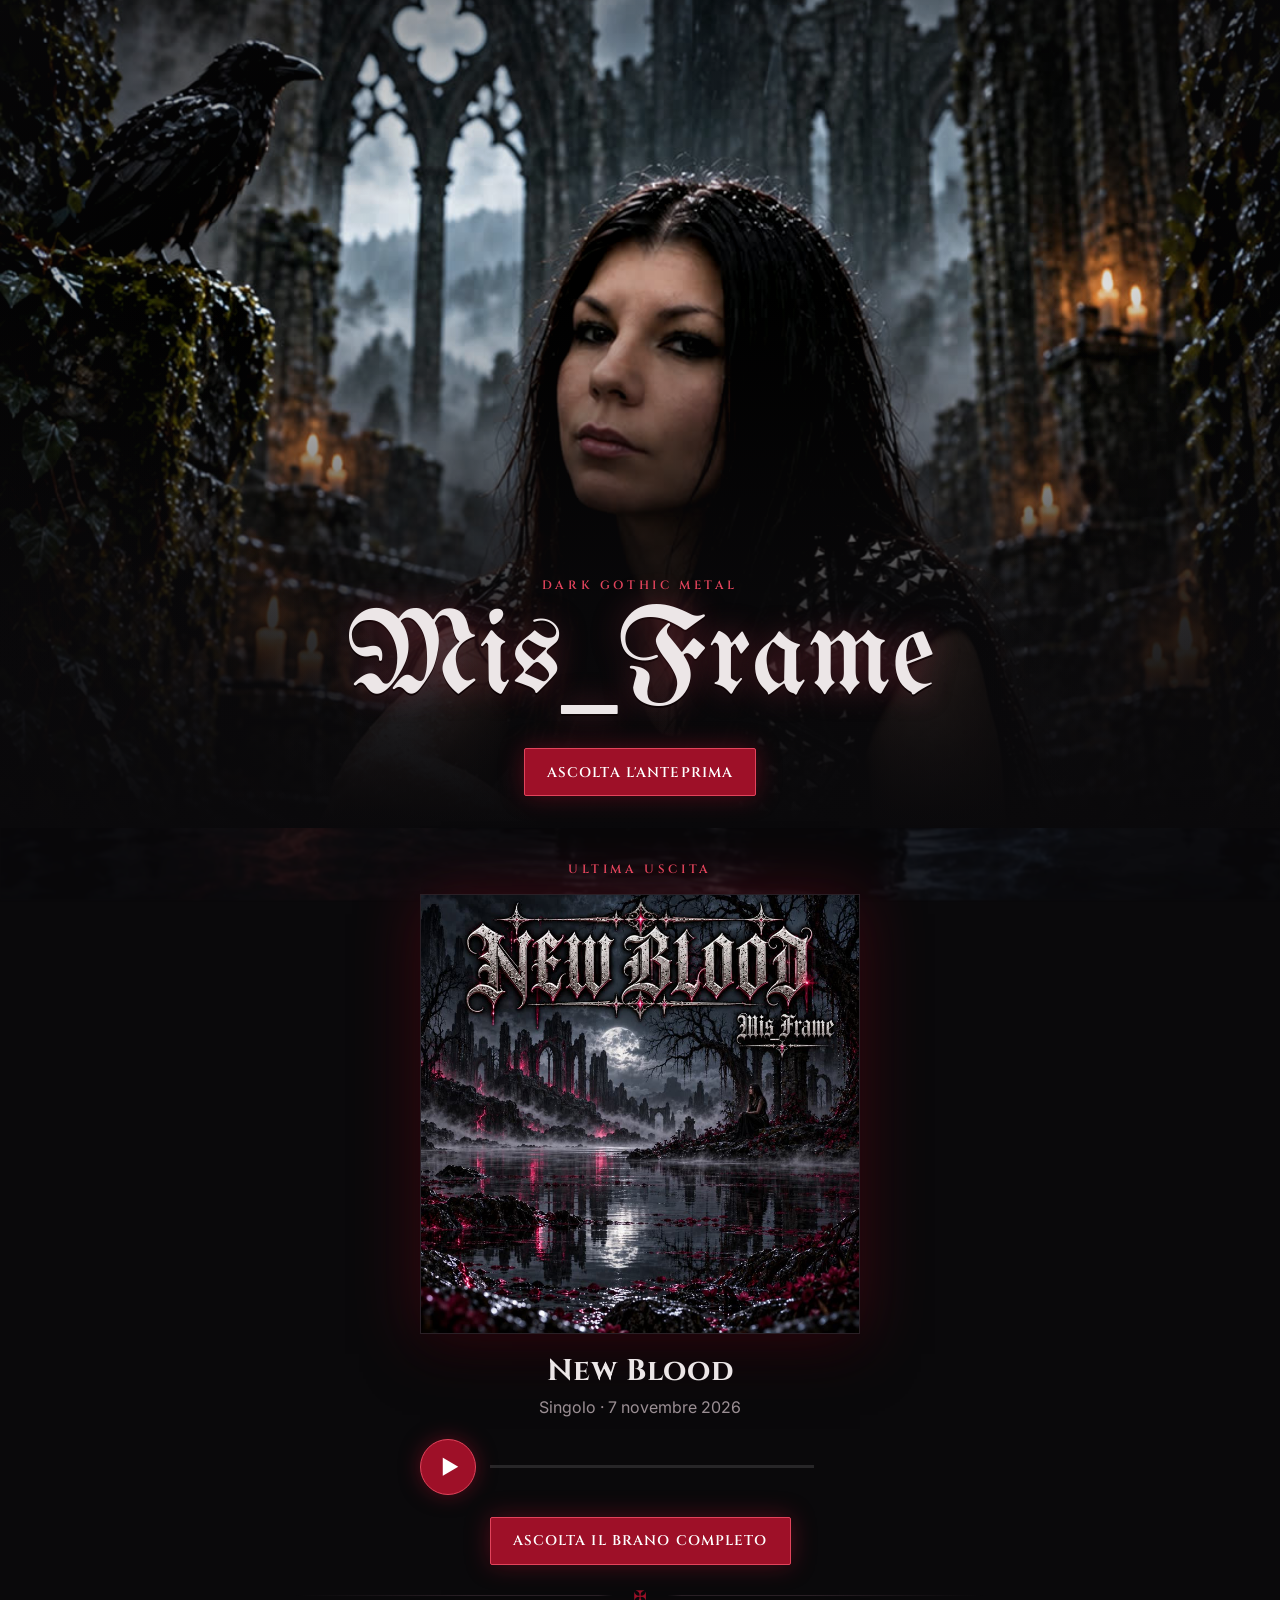
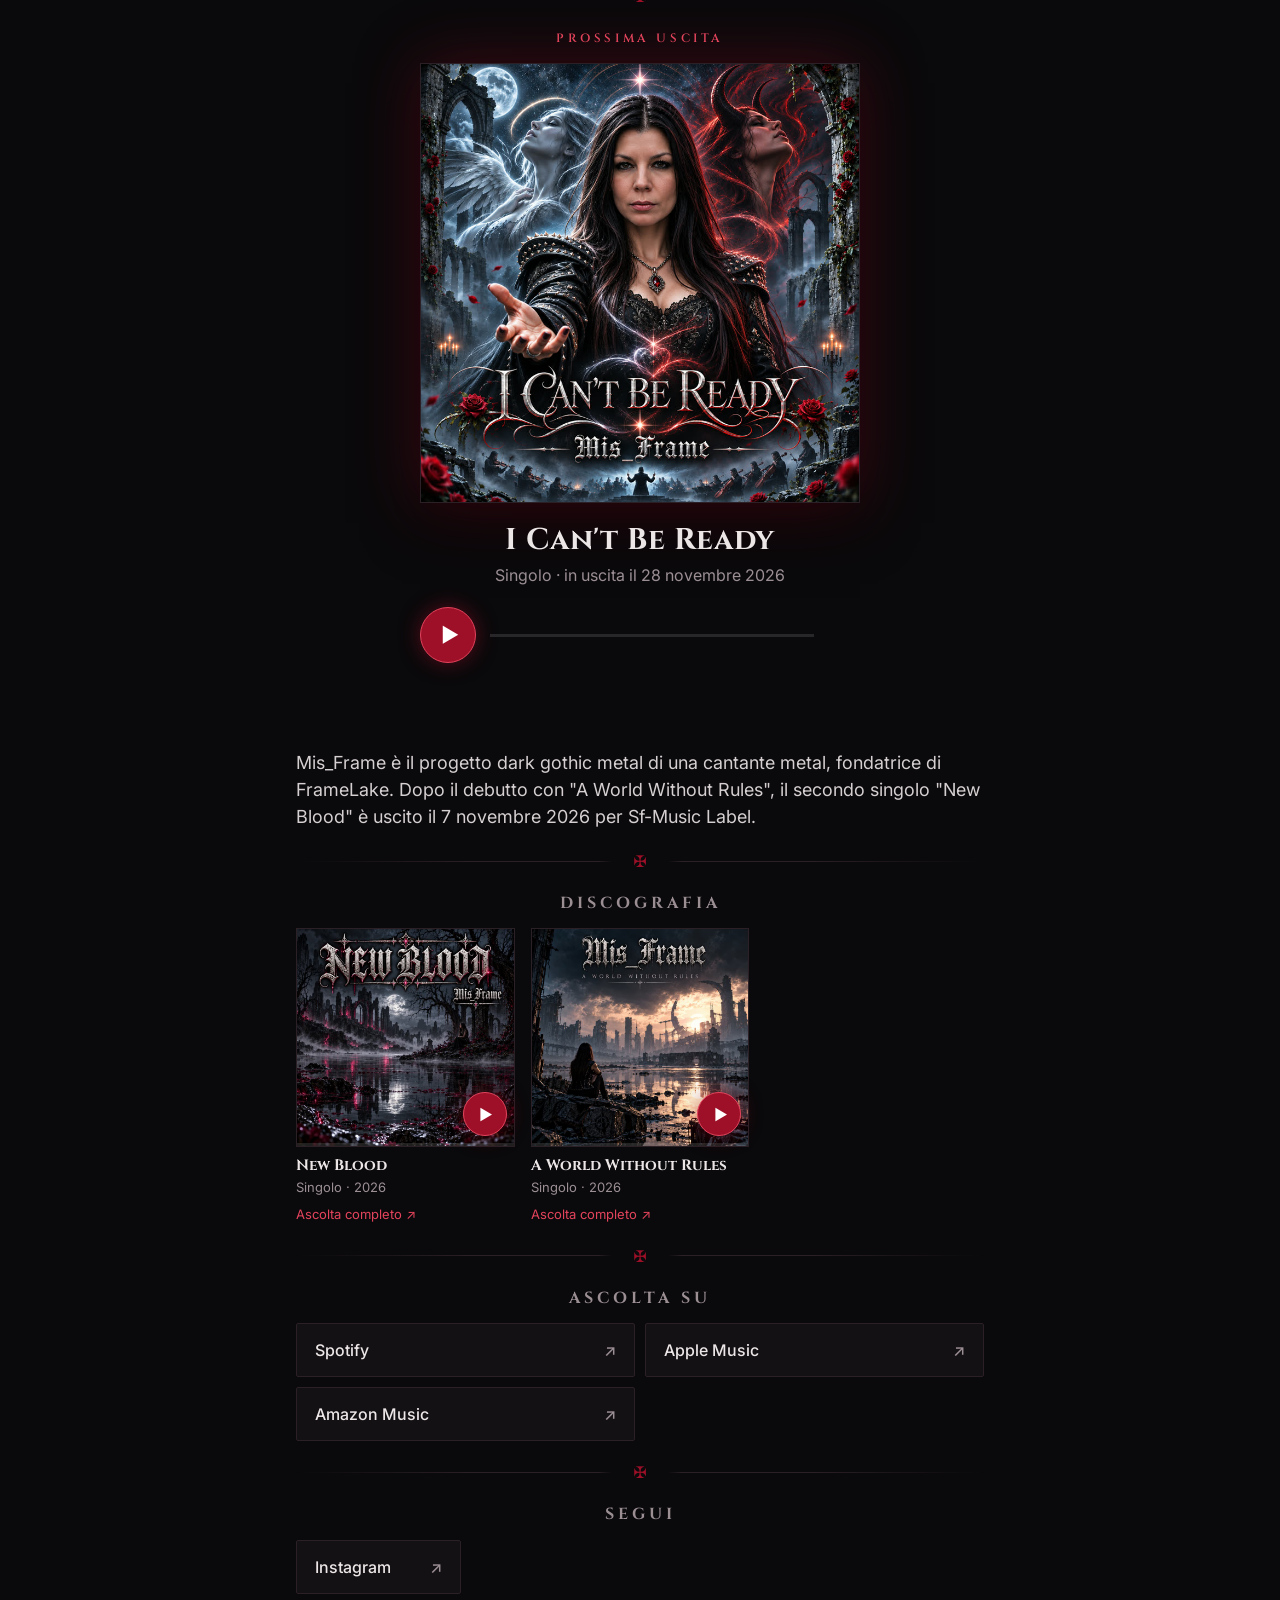
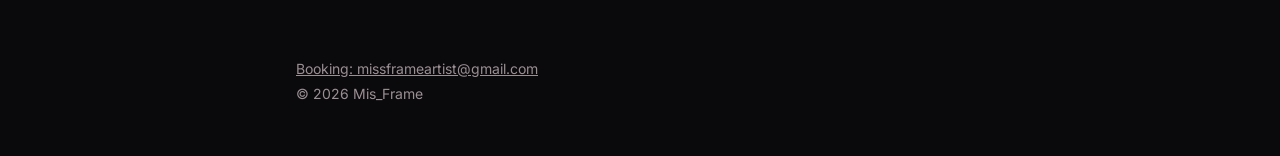
==== index.html @ 1b7f9a9c "Aggiunge il brano di studio Insane - Traccia guida e base a 192 kbps, testo - Spazio prima delle eti" ====
<!DOCTYPE html>
<html lang="it">
<head>
  <meta charset="UTF-8" />
  <meta name="viewport" content="width=device-width, initial-scale=1.0, viewport-fit=cover" />
  <meta name="theme-color" content="#0a090b" />
  <title>Artista</title>
  <link rel="preconnect" href="https://fonts.googleapis.com" />
  <link rel="preconnect" href="https://fonts.gstatic.com" crossorigin />
  <link href="https://fonts.googleapis.com/css2?family=UnifrakturMaguntia&family=Cinzel:wght@500;700&family=Inter:wght@400;500;600&display=swap" rel="stylesheet" />
  <link rel="stylesheet" href="style.css?v=7" />
</head>
<body class="home">

  <header class="hero">
    <img id="heroFoto" class="hero-foto" alt="" />
    <div class="hero-testo">
      <p id="sottotitolo" class="eyebrow"></p>
      <h1 id="nome"></h1>
      <a id="heroBtn" class="btn btn-primario" href="#evidenza">Ascolta</a>
    </div>
  </header>

  <main class="contenuto">

    <section id="ultimaBox" class="blocco in-evidenza hidden"></section>
    <section id="prossimaBox" class="blocco in-evidenza hidden"></section>

    <template id="tplEvidenza">
      <p class="eyebrow ev-etichetta"></p>
      <div class="evidenza-media"></div>
      <h2 class="ev-titolo"></h2>
      <p class="nota ev-info"></p>
      <div class="player-estratto hidden">
        <button class="play"></button>
        <div class="barra-avanz"><span></span></div>
        <span class="durata"></span>
      </div>
      <a class="btn btn-primario ev-link" target="_blank" rel="noopener"></a>
    </template>

    <section class="blocco">
      <p id="bio" class="bio"></p>
    </section>

    <section id="discoBox" class="blocco">
      <h2 class="sezione">Discografia</h2>
      <div id="discoList" class="disco"></div>
    </section>

    <section id="storeBox" class="blocco">
      <h2 class="sezione">Ascolta su</h2>
      <div id="storeList" class="link-lista"></div>
    </section>

    <section id="socialBox" class="blocco">
      <h2 class="sezione">Segui</h2>
      <div id="socialList" class="link-lista compatta"></div>
    </section>

    <footer class="piede">
      <p id="contatti"></p>
      <p id="copy"></p>
    </footer>

  </main>

  <script src="artist.js?v=8"></script>
  <script>
    const a = window.ARTISTA || {};
    const $ = (id) => document.getElementById(id);

    document.title = a.nome || "Artista";
    $("nome").textContent = a.nome || "";
    $("sottotitolo").textContent = a.sottotitolo || "";
    $("bio").textContent = a.bio || "";

    const foto = $("heroFoto");
    if (a.foto) {
      foto.src = a.foto;
      foto.alt = a.nome || "";
      foto.onerror = () => foto.remove();
    } else {
      foto.remove();
    }

    if (a.sfondoPagina) {
      document.body.style.setProperty("--sfondo-pagina", `url("${a.sfondoPagina}")`);
    }

    // ---------- Lettore estratti: un solo brano alla volta ----------
    const lettore = new Audio();
    lettore.preload = "none";
    let attivo = null; // { btn, barra, durata }

    function fmt(s) {
      if (!isFinite(s)) return "";
      s = Math.round(s);
      return Math.floor(s / 60) + ":" + String(s % 60).padStart(2, "0");
    }

    function collegaPlayer(box, src) {
      const ui = {
        box,
        btn: box.querySelector(".play"),
        barra: box.querySelector(".barra-avanz span"),
        durata: box.querySelector(".durata")
      };
      ui.btn.addEventListener("click", (e) => {
        e.preventDefault();
        e.stopPropagation();
        if (attivo === ui && !lettore.paused) { lettore.pause(); return; }
        if (attivo !== ui) {
          if (attivo) reimposta(attivo);
          attivo = ui;
          lettore.src = encodeURI(src);
        }
        lettore.play().catch(() => {});
      });
      return ui;
    }

    function reimposta(ui) {
      ui.box.classList.remove("in-play");
      ui.barra.style.width = "0";
    }

    lettore.addEventListener("play", () => attivo && attivo.box.classList.add("in-play"));
    lettore.addEventListener("pause", () => attivo && attivo.box.classList.remove("in-play"));
    lettore.addEventListener("ended", () => { if (attivo) reimposta(attivo); });
    lettore.addEventListener("timeupdate", () => {
      if (!attivo || !lettore.duration) return;
      attivo.barra.style.width = (lettore.currentTime / lettore.duration * 100) + "%";
      if (attivo.durata) attivo.durata.textContent = fmt(lettore.duration - lettore.currentTime);
    });

    // ---------- In evidenza: prossima uscita, altrimenti l'ultima ----------
    const uscite = (a.uscite || []).filter((u) => u.titolo);
    const prossima = a.prossima && a.prossima.titolo ? a.prossima : null;
    // Sotto l'header: ultima uscita (con il video), poi la prossima con l'anteprima
    if (uscite[0]) mostraEvidenza($("ultimaBox"), uscite[0], false);
    if (prossima) mostraEvidenza($("prossimaBox"), prossima, true);

    const primo = prossima && prossima.anteprima ? "prossimaBox" : (uscite[0] ? "ultimaBox" : null);
    if (primo) {
      $("heroBtn").href = "#" + primo;
      $("heroBtn").textContent = primo === "prossimaBox" ? "Ascolta l'anteprima" : "Ascolta";
    } else {
      $("heroBtn").remove();
    }

    function mostraEvidenza(box, ev, prossima) {
      box.appendChild($("tplEvidenza").content.cloneNode(true));
      const q = (s) => box.querySelector(s);
      box.classList.remove("hidden");
      q(".ev-etichetta").textContent = prossima ? "Prossima uscita" : "Ultima uscita";
      q(".ev-titolo").textContent = ev.titolo;
      q(".ev-info").textContent = prossima
        ? [ev.tipo, ev.data ? "in uscita il " + ev.data : "in arrivo"].filter(Boolean).join(" · ")
        : [ev.tipo, ev.data || ev.anno].filter(Boolean).join(" · ");

      const media = q(".evidenza-media");
      const img = document.createElement("img");
      img.src = ev.copertina || "";
      img.alt = ev.titolo;
      if (ev.video) {
        const v = document.createElement("video");
        v.src = ev.video;
        v.poster = ev.copertina || "";
        v.muted = true; v.loop = true; v.autoplay = true; v.playsInline = true;
        v.setAttribute("muted", ""); v.setAttribute("playsinline", "");
        v.setAttribute("aria-label", ev.titolo);
        v.onerror = () => v.replaceWith(img);
        media.appendChild(v);
      } else {
        media.appendChild(img);
      }

      const audioEv = prossima ? ev.anteprima : ev.estratto;
      if (audioEv) {
        const pl = q(".player-estratto");
        pl.classList.remove("hidden");
        pl.querySelector(".play").setAttribute("aria-label",
          (prossima ? "Ascolta l'anteprima di " : "Ascolta un estratto di ") + ev.titolo);
        collegaPlayer(pl, audioEv);
      }

      const link = q(".ev-link");
      if (ev.link) {
        link.href = ev.link;
        link.textContent = prossima ? (ev.linkTesto || "Pre-save") : "Ascolta il brano completo";
      } else {
        link.remove();
      }
    }

    // ---------- Discografia (con estratti) ----------
    if (!uscite.length) $("discoBox").remove();
    for (const u of uscite) {
      const el = document.createElement("div");
      el.className = "disco-voce";
      el.innerHTML = `
        <div class="disco-cover">
          <img loading="lazy" alt="" />
          <button class="play" aria-label=""></button>
          <div class="barra-avanz"><span></span></div>
        </div>
        <strong></strong><span class="nota"></span>`;
      el.querySelector("img").src = u.copertina || "";
      el.querySelector("img").alt = u.titolo;
      el.querySelector("strong").textContent = u.titolo;
      el.querySelector(".nota").textContent = [u.tipo, u.anno].filter(Boolean).join(" · ");

      if (u.estratto) {
        el.querySelector(".play").setAttribute("aria-label", "Ascolta un estratto di " + u.titolo);
        collegaPlayer(el.querySelector(".disco-cover"), u.estratto);
      } else {
        el.querySelector(".play").remove();
        el.querySelector(".barra-avanz").remove();
      }

      if (u.link) {
        const l = document.createElement("a");
        l.href = u.link; l.target = "_blank"; l.rel = "noopener";
        l.className = "disco-link";
        l.textContent = "Ascolta completo ↗";
        el.appendChild(l);
      }
      $("discoList").appendChild(el);
    }

    // ---------- Link ----------
    function riempi(listaId, boxId, voci) {
      const attive = (voci || []).filter((v) => v.url);
      if (!attive.length) { $(boxId).remove(); return; }
      for (const v of attive) {
        const el = document.createElement("a");
        el.className = "link-voce";
        el.href = v.url;
        el.target = "_blank";
        el.rel = "noopener";
        el.innerHTML = `<span></span><span aria-hidden="true">↗</span>`;
        el.firstChild.textContent = v.nome;
        $(listaId).appendChild(el);
      }
    }
    riempi("storeList", "storeBox", a.store);
    riempi("socialList", "socialBox", a.social);

    if (a.contatti) {
      const m = document.createElement("a");
      m.href = "mailto:" + a.contatti;
      m.textContent = "Booking: " + a.contatti;
      $("contatti").appendChild(m);
    }
    $("copy").textContent = `© ${new Date().getFullYear()} ${a.nome || ""}`;
  </script>
</body>
</html>
---- style.css ----
:root {
  --sfondo: #0a090b;
  --superficie: #141114;
  --bordo: #2a2026;
  --testo: #ece6e7;
  --tenue: #9b8f94;
  --accento: #e2445c;        /* cremisi chiaro: per testi ed etichette */
  --sangue: #9e1028;         /* cremisi scuro: per pulsanti e sfondi */
  --accento-testo: #ffffff;
  --gotico: "UnifrakturMaguntia", "Old English Text MT", serif;
  --inciso: Cinzel, "Trajan Pro", Georgia, serif;
  --testo-px: 20px;
  --gutter: 16px;
  color-scheme: dark;
}

* { box-sizing: border-box; }

html, body {
  margin: 0;
  background: var(--sfondo);
  color: var(--testo);
  font-family: Inter, system-ui, -apple-system, "Segoe UI", sans-serif;
  font-size: 16px;
  line-height: 1.5;
  -webkit-text-size-adjust: 100%;
}

a { color: inherit; }
img { display: block; max-width: 100%; }
h1, h2 { font-family: var(--inciso); font-weight: 700; margin: 0; line-height: 1.15; letter-spacing: .02em; }
.hidden { display: none !important; }

.eyebrow {
  margin: 0 0 4px;
  color: var(--accento);
  font-size: 12px;
  font-weight: 600;
  letter-spacing: .12em;
  text-transform: uppercase;
}

.contenuto {
  max-width: 720px;
  margin: 0 auto;
  padding: 0 var(--gutter) 48px;
}

.btn {
  display: inline-flex;
  align-items: center;
  justify-content: center;
  min-height: 48px;
  padding: 0 22px;
  border-radius: 999px;
  border: 1px solid var(--bordo);
  background: var(--superficie);
  color: var(--testo);
  font-weight: 600;
  text-decoration: none;
}
.btn {
  border-radius: 2px;
  font-family: var(--inciso);
  letter-spacing: .08em;
  text-transform: uppercase;
  font-size: 14px;
}
.btn-primario {
  background: var(--sangue);
  border-color: var(--accento);
  color: var(--accento-testo);
  box-shadow: 0 0 24px rgba(158, 16, 40, .45);
}

button {
  font: inherit;
  color: var(--testo);
  background: var(--superficie);
  border: 1px solid var(--bordo);
  border-radius: 10px;
  min-height: 44px;
  padding: 0 14px;
  cursor: pointer;
}
button:disabled { opacity: .35; cursor: default; }

/* ---------- HOME ---------- */

/* Sfondo tenue fisso (position: fixed funziona anche su iPhone) */
.home::before {
  content: "";
  position: fixed;
  inset: 0;
  z-index: -1;
  background-image: var(--sfondo-pagina, none);
  background-size: cover;
  background-position: center;
  opacity: .12;
  filter: blur(1px) saturate(.8);
  pointer-events: none;
}
.home { background: var(--sfondo); isolation: isolate; }
.home .contenuto { position: relative; }
.home .blocco { border-bottom: 0; }
.home .blocco + .blocco::before {
  left: 0;
  right: 0;
  transform: none;
  padding: 0;
  text-align: center;
  background:
    linear-gradient(to right, transparent, var(--bordo) 25%, var(--bordo) 44%, transparent 46%, transparent 54%, var(--bordo) 56%, var(--bordo) 75%, transparent)
    center / 100% 1px no-repeat;
}

.hero {
  position: relative;
  min-height: 78vh;
  min-height: 78svh;
  display: flex;
  align-items: flex-end;
  overflow: hidden;
  background:
    radial-gradient(ellipse at 50% 30%, rgba(158, 16, 40, .35) 0%, transparent 60%),
    radial-gradient(ellipse at 50% 120%, #1a0a0f 0%, var(--sfondo) 70%);
}
.hero-foto { filter: saturate(.9) contrast(1.05); object-position: center 20%; }
.hero-foto {
  position: absolute;
  inset: 0;
  width: 100%;
  height: 100%;
  object-fit: cover;
}
.hero::after {
  content: "";
  position: absolute;
  inset: 0;
  background:
    radial-gradient(ellipse at center, transparent 45%, rgba(10, 9, 11, .7) 100%),
    linear-gradient(to bottom, rgba(10,9,11,0) 35%, rgba(10,9,11,.8) 72%, var(--sfondo) 100%);
}
.hero-testo {
  position: relative;
  z-index: 1;
  width: 100%;
  max-width: 720px;
  margin: 0 auto;
  padding: 0 var(--gutter) 32px;
}
.hero-testo { text-align: center; }
.hero h1 {
  font-family: var(--gotico);
  font-weight: 400;
  letter-spacing: 0;
  font-size: clamp(58px, 18vw, 120px);
  line-height: 1;
  margin: 6px 0 28px;
  text-shadow: 0 0 30px rgba(226, 68, 92, .35), 0 2px 0 #000;
}
.home .eyebrow { font-family: var(--inciso); letter-spacing: .3em; }

.blocco { padding: 32px 0; border-bottom: 1px solid var(--bordo); position: relative; }
.blocco + .blocco::before {
  content: "✠";
  position: absolute;
  top: -11px;
  left: 50%;
  transform: translateX(-50%);
  padding: 0 12px;
  background: var(--sfondo);
  color: var(--sangue);
  font-size: 16px;
  line-height: 20px;
}
.blocco:last-of-type { border-bottom: 0; }
.sezione { font-size: 16px; letter-spacing: .25em; text-transform: uppercase; color: var(--tenue); margin-bottom: 16px; text-align: center; }
.bio { margin: 0; font-size: 18px; color: var(--testo); opacity: .9; }

/* Ultima uscita in evidenza */
.in-evidenza { text-align: center; }
.in-evidenza .eyebrow { letter-spacing: .3em; font-family: var(--inciso); margin-bottom: 16px; }
.evidenza-media {
  width: min(100%, 440px);
  aspect-ratio: 1;
  margin: 0 auto 20px;
  border: 1px solid var(--bordo);
  box-shadow: 0 0 60px rgba(158, 16, 40, .35), 0 20px 50px rgba(0,0,0,.7);
  background: var(--superficie);
}
.evidenza-media img, .evidenza-media video { width: 100%; height: 100%; object-fit: cover; display: block; }
.in-evidenza h2 { font-size: 30px; }
.in-evidenza .nota { margin: 6px 0 20px; }

/* Pulsante play estratti */
.play {
  display: grid;
  place-items: center;
  width: 56px;
  height: 56px;
  min-height: 0;
  padding: 0;
  border-radius: 50%;
  border: 1px solid var(--accento);
  background: var(--sangue);
  color: #fff;
  box-shadow: 0 0 20px rgba(158, 16, 40, .5);
  flex-shrink: 0;
}
.play::before { content: "▶"; font-size: 20px; margin-left: 3px; line-height: 1; }
.in-play .play::before { content: "❚❚"; font-size: 15px; margin-left: 0; letter-spacing: -2px; }
.barra-avanz { height: 3px; background: rgba(255,255,255,.12); overflow: hidden; }
.barra-avanz span { display: block; height: 100%; width: 0; background: var(--accento); transition: width .25s linear; }

/* Player in evidenza */
.player-estratto {
  display: flex;
  align-items: center;
  gap: 14px;
  max-width: 440px;
  margin: 0 auto 22px;
  text-align: left;
}
.player-estratto .barra-avanz { flex: 1; }
.player-estratto .durata { color: var(--tenue); font-size: 13px; font-variant-numeric: tabular-nums; min-width: 32px; }

/* Discografia */
.disco-cover { position: relative; margin-bottom: 8px; }
.disco-cover img { margin-bottom: 0 !important; }
.disco-cover .play {
  position: absolute;
  right: 8px;
  bottom: 11px;
  width: 44px;
  height: 44px;
}
.disco-cover .play::before { font-size: 15px; }
.disco-cover.in-play .play::before { font-size: 12px; }
.disco-cover .barra-avanz { position: absolute; left: 1px; right: 1px; bottom: 1px; }
.disco-link { margin-top: 6px; font-size: 13px; color: var(--accento); text-decoration: none; }
.disco { display: grid; grid-template-columns: repeat(2, 1fr); gap: 16px; }
.disco-voce { display: flex; flex-direction: column; gap: 2px; text-decoration: none; }
.disco-voce img { width: 100%; aspect-ratio: 1; object-fit: cover; border: 1px solid var(--bordo); margin-bottom: 8px; }
.disco-voce strong { font-family: var(--inciso); font-size: 15px; line-height: 1.25; }
.disco-voce .nota { font-size: 13px; }
a.disco-voce:hover img { border-color: var(--accento); }

.link-lista { display: grid; gap: 10px; }
.link-lista.compatta { grid-template-columns: repeat(2, 1fr); }
.link-voce {
  display: flex;
  justify-content: space-between;
  align-items: center;
  min-height: 54px;
  padding: 0 18px;
  border: 1px solid var(--bordo);
  border-radius: 2px;
  background: var(--superficie);
  text-decoration: none;
  font-weight: 500;
}
.link-voce:active, .link-voce:hover { border-color: var(--accento); background: #1d1418; }
.link-voce span:last-child { color: var(--tenue); }

.piede { padding-top: 28px; color: var(--tenue); font-size: 14px; }
.piede p { margin: 4px 0; }

/* ---------- BRANI ---------- */

.barra {
  position: sticky;
  top: 0;
  z-index: 5;
  display: flex;
  align-items: center;
  gap: 12px;
  padding: 12px var(--gutter);
  padding-top: max(12px, env(safe-area-inset-top));
  background: rgba(10,9,11,.93);
  backdrop-filter: blur(10px);
  -webkit-backdrop-filter: blur(10px);
  border-bottom: 1px solid var(--bordo);
}
.barra h1 { font-size: 24px; }
.barra-titolo { min-width: 0; }
.barra-titolo h1 { font-size: 21px; overflow-wrap: anywhere; }
.indietro {
  flex-shrink: 0;
  display: grid;
  place-items: center;
  width: 44px;
  height: 44px;
  border-radius: 50%;
  border: 1px solid var(--bordo);
  text-decoration: none;
  font-size: 20px;
}

.cerca {
  width: 100%;
  margin: 16px 0;
  min-height: 48px;
  padding: 0 16px;
  border-radius: 12px;
  border: 1px solid var(--bordo);
  background: var(--superficie);
  color: var(--testo);
  font: inherit;
  font-size: 16px; /* evita lo zoom automatico su iPhone */
}

.elenco { list-style: none; margin: 0; padding: 0; }
.elenco a {
  display: flex;
  align-items: center;
  gap: 14px;
  min-height: 60px;
  padding: 0 4px;
  border-bottom: 1px solid var(--bordo);
  text-decoration: none;
  font-size: 18px;
}
.elenco .n { color: var(--accento); font-variant-numeric: tabular-nums; font-weight: 600; font-size: 14px; }
.elenco .t { flex: 1; }
.elenco a span:last-child { color: var(--tenue); }
.vuoto, .nota { color: var(--tenue); }
.vuoto { text-align: center; padding: 48px 0; }

.player, .strumenti, .testo { max-width: 720px; margin: 0 auto; padding-left: var(--gutter); padding-right: var(--gutter); }

.player { padding-top: 16px; }
.scelta {
  display: grid;
  grid-template-columns: 1fr 1fr;
  gap: 4px;
  padding: 4px;
  border-radius: 14px;
  background: var(--superficie);
  border: 1px solid var(--bordo);
}
.scelta button { border: 0; background: transparent; border-radius: 10px; font-weight: 600; min-height: 46px; }
.scelta button[aria-selected="true"] { background: var(--sangue); color: var(--accento-testo); }
audio { width: 100%; margin-top: 12px; }
.player .nota { margin: 6px 0 0; font-size: 14px; min-height: 1em; }

.strumenti { display: flex; gap: 8px; padding-top: 8px; padding-bottom: 8px; }
.strumenti .spazio { flex: 1; }

.testo {
  padding-top: 12px;
  padding-bottom: calc(64px + env(safe-area-inset-bottom));
  font-size: var(--testo-px);
  line-height: 1.55;
}
.strofa { margin-bottom: 1.4em; }
.strofa p { margin: 0; }
.etichetta {
  color: var(--accento);
  font-size: .62em;
  font-weight: 600;
  letter-spacing: .1em;
  text-transform: uppercase;
  margin-bottom: .3em !important;
}
/* etichetta in mezzo a una strofa (testo senza righe vuote): stacca dalla parte prima */
.strofa .etichetta:not(:first-child) {
  margin-top: 1.4em !important;
}

@media (min-width: 720px) {
  .link-lista { grid-template-columns: repeat(2, 1fr); }
  .link-lista.compatta { grid-template-columns: repeat(4, 1fr); }
  .disco { grid-template-columns: repeat(3, 1fr); }
  .hero { min-height: 92vh; }
}
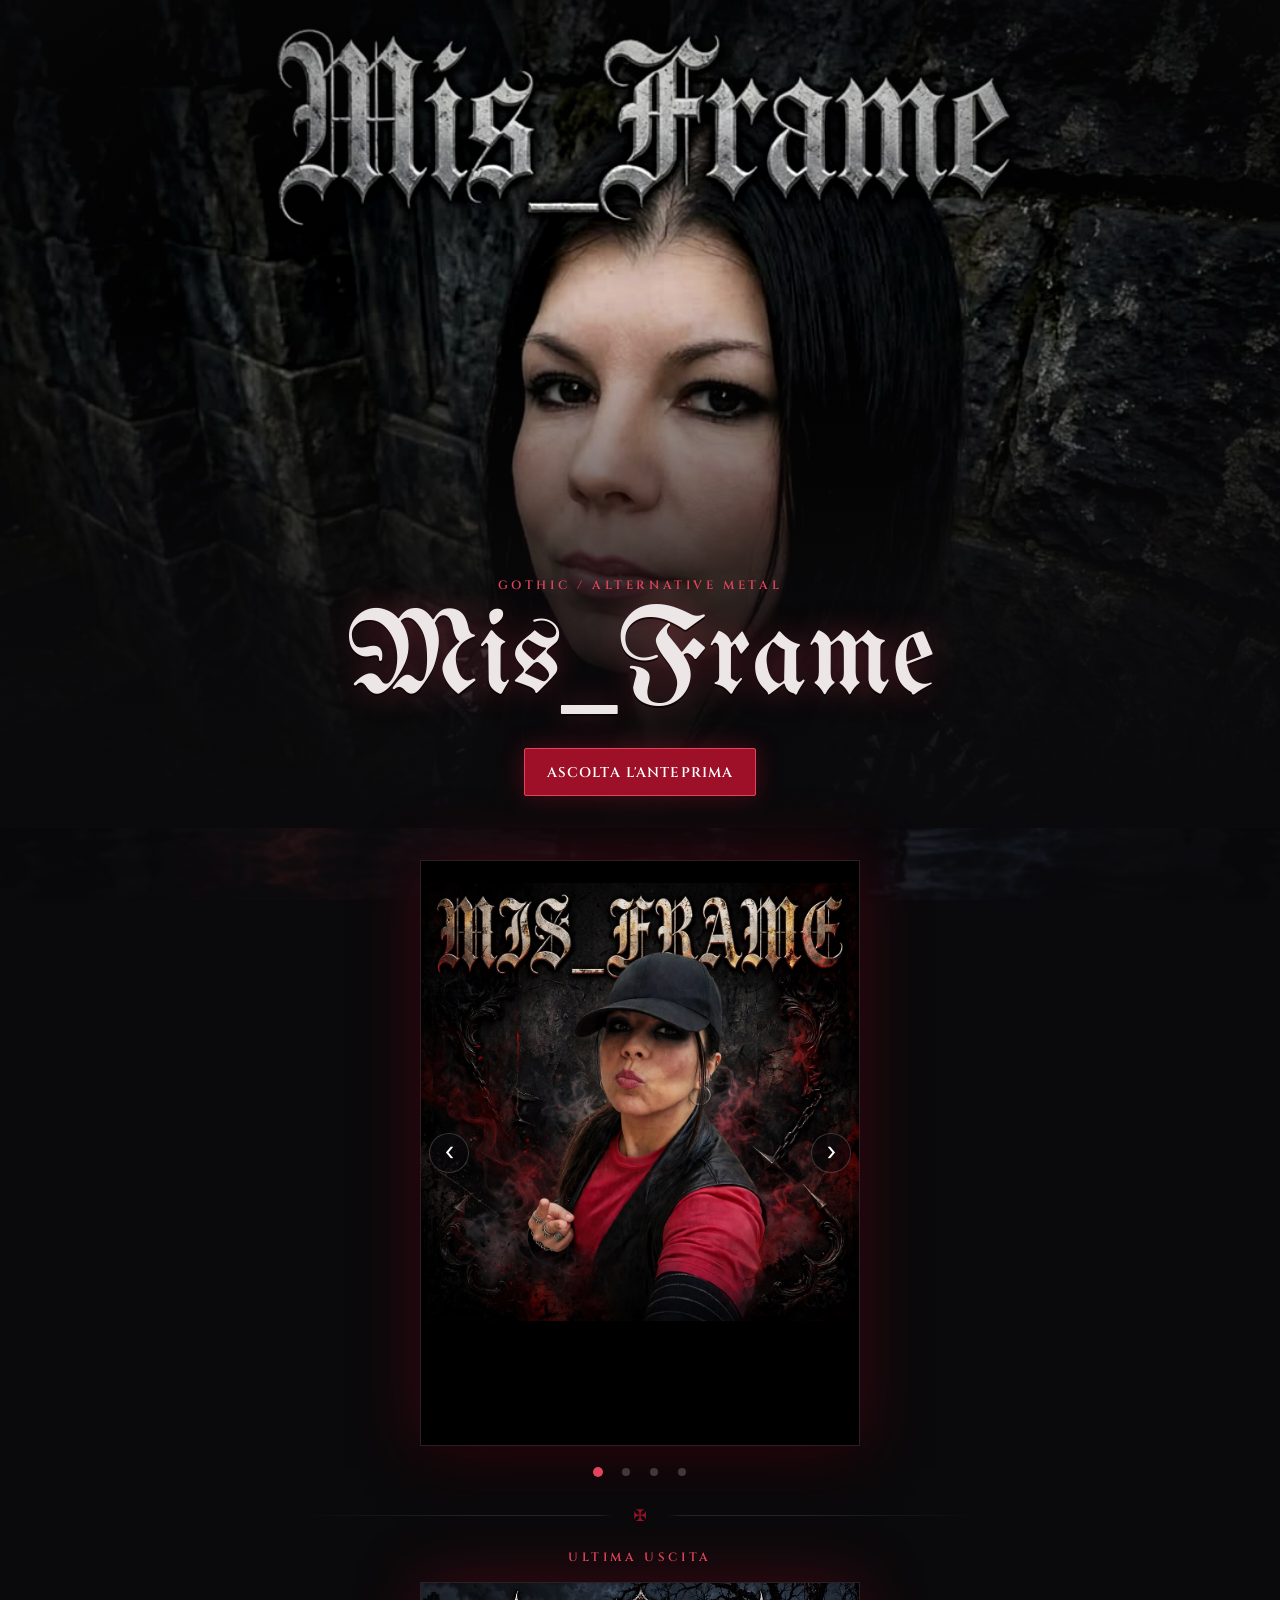
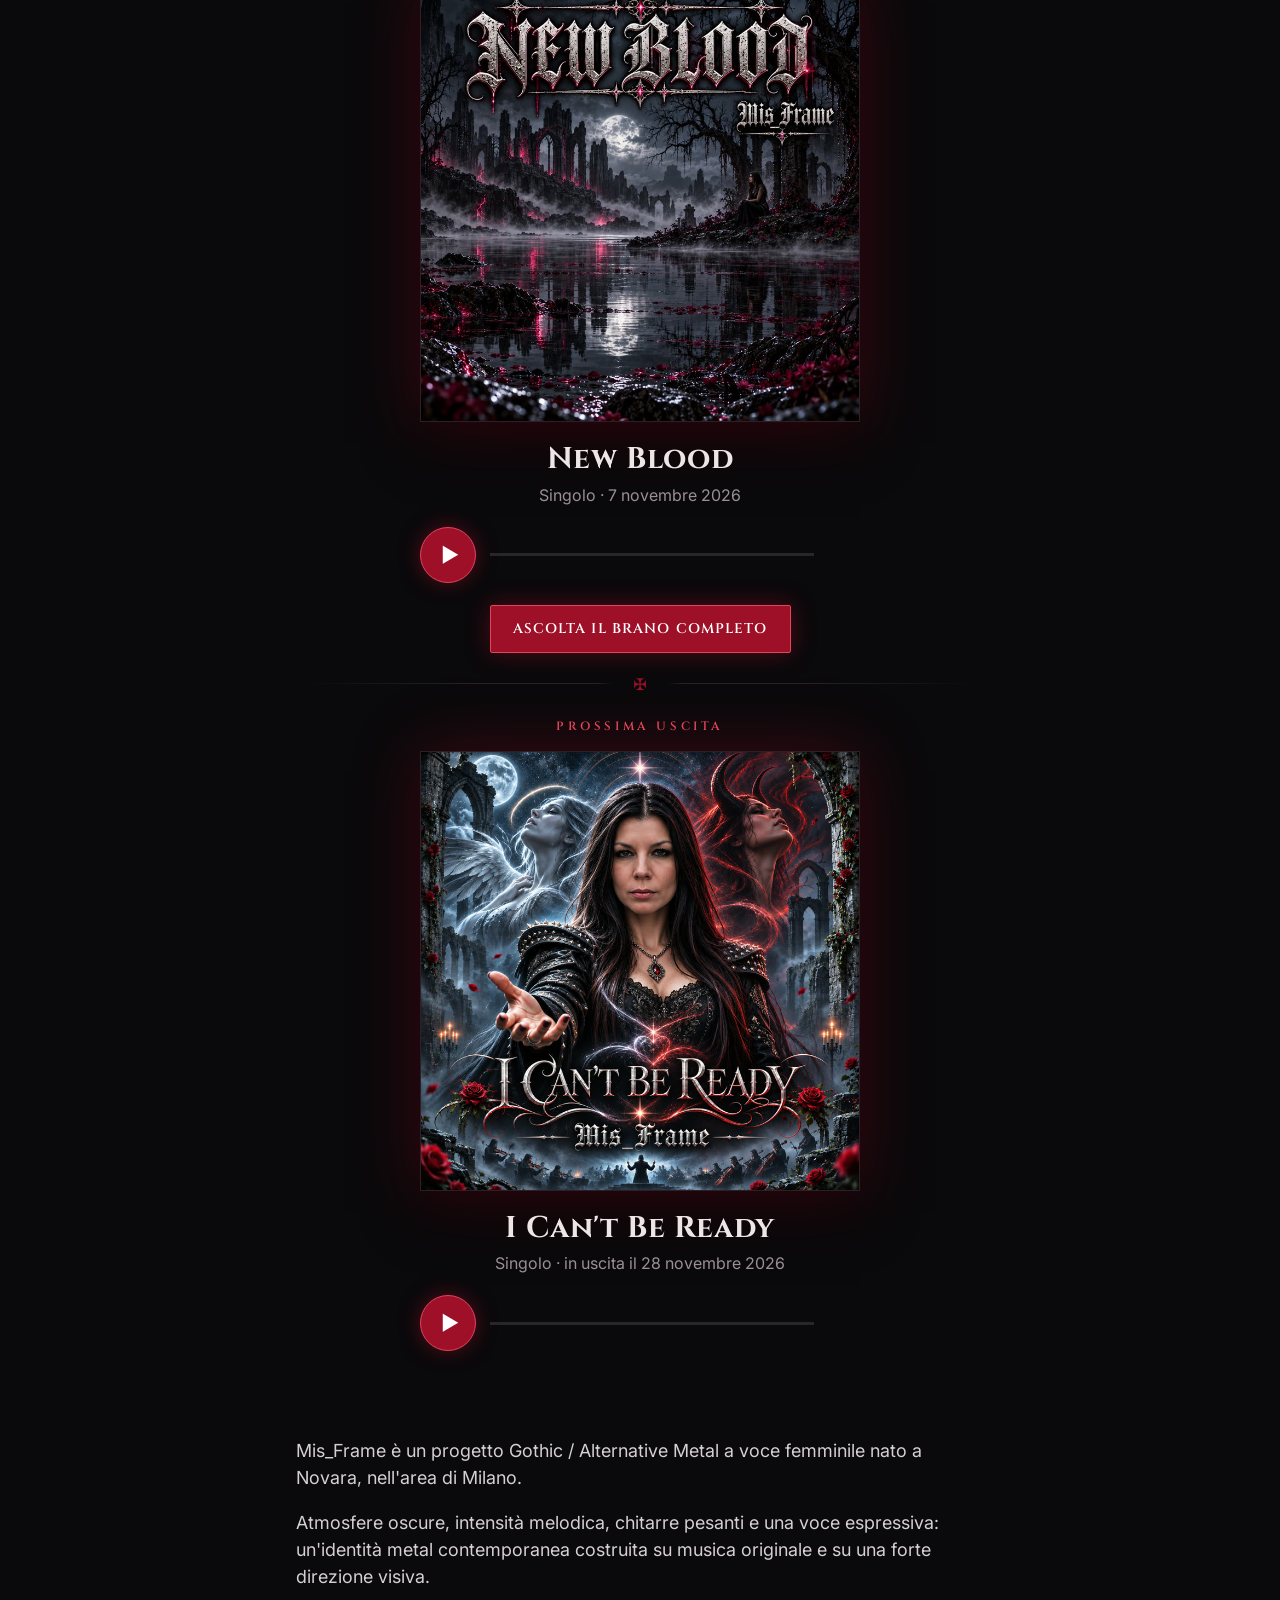
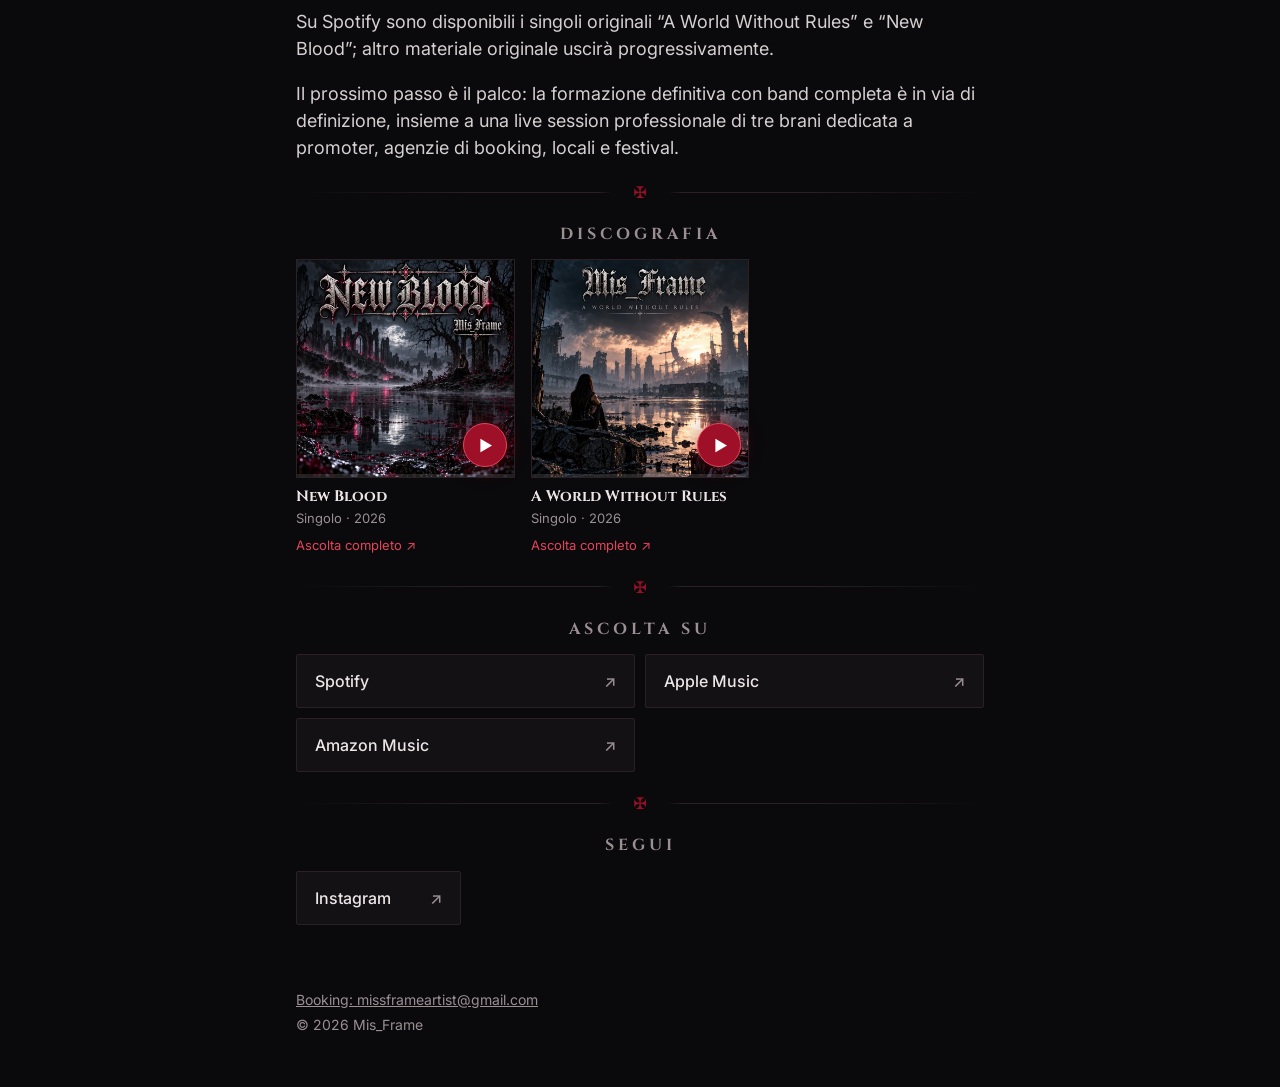
==== commit 9453c382: "Nuove foto: header vera-4, carosello al posto del video, bio dall'EPK L'EPK (PDF) resta fuori dal re" ====
--- a/index.html
+++ b/index.html
@@ -8,7 +8,7 @@
   <link rel="preconnect" href="https://fonts.googleapis.com" />
   <link rel="preconnect" href="https://fonts.gstatic.com" crossorigin />
   <link href="https://fonts.googleapis.com/css2?family=UnifrakturMaguntia&family=Cinzel:wght@500;700&family=Inter:wght@400;500;600&display=swap" rel="stylesheet" />
-  <link rel="stylesheet" href="style.css?v=7" />
+  <link rel="stylesheet" href="style.css?v=10" />
 </head>
 <body class="home">
 
@@ -22,6 +22,15 @@
   </header>
 
   <main class="contenuto">
+
+    <section id="galleriaBox" class="blocco galleria hidden" aria-label="Foto">
+      <div class="carosello-cornice">
+        <div id="carosello" class="carosello"></div>
+        <button class="freccia freccia-sx" aria-label="Foto precedente">‹</button>
+        <button class="freccia freccia-dx" aria-label="Foto successiva">›</button>
+      </div>
+      <div id="punti" class="punti"></div>
+    </section>
 
     <section id="ultimaBox" class="blocco in-evidenza hidden"></section>
     <section id="prossimaBox" class="blocco in-evidenza hidden"></section>
@@ -40,7 +49,7 @@
     </template>
 
     <section class="blocco">
-      <p id="bio" class="bio"></p>
+      <div id="bio" class="bio"></div>
     </section>
 
     <section id="discoBox" class="blocco">
@@ -65,7 +74,7 @@
 
   </main>
 
-  <script src="artist.js?v=8"></script>
+  <script src="artist.js?v=9"></script>
   <script>
     const a = window.ARTISTA || {};
     const $ = (id) => document.getElementById(id);
@@ -73,7 +82,11 @@
     document.title = a.nome || "Artista";
     $("nome").textContent = a.nome || "";
     $("sottotitolo").textContent = a.sottotitolo || "";
-    $("bio").textContent = a.bio || "";
+    for (const par of [].concat(a.bio || [])) {
+      const p = document.createElement("p");
+      p.textContent = par;
+      $("bio").appendChild(p);
+    }
 
     const foto = $("heroFoto");
     if (a.foto) {
@@ -87,6 +100,47 @@
     if (a.sfondoPagina) {
       document.body.style.setProperty("--sfondo-pagina", `url("${a.sfondoPagina}")`);
     }
+
+    // ---------- Carosello foto ----------
+    (function () {
+      const foto = (a.galleria || []).filter(Boolean);
+      if (!foto.length) { $("galleriaBox").remove(); return; }
+      $("galleriaBox").classList.remove("hidden");
+      const car = $("carosello"), punti = $("punti");
+      foto.forEach((src, i) => {
+        const img = document.createElement("img");
+        img.src = src;
+        img.alt = (a.nome || "") + " – foto " + (i + 1);
+        if (i > 0) img.loading = "lazy";
+        // Le foto quadrate/orizzontali si vedono intere, le verticali riempiono la cornice
+        img.onload = () => img.classList.toggle("intera", img.naturalWidth / img.naturalHeight > 0.85);
+        car.appendChild(img);
+        const p = document.createElement("button");
+        p.setAttribute("aria-label", "Foto " + (i + 1));
+        p.addEventListener("click", () => { vai(i); ferma(); });
+        punti.appendChild(p);
+      });
+      const n = foto.length;
+      let corrente = 0;
+      const vai = (i) => car.scrollTo({ left: ((i + n) % n) * car.clientWidth, behavior: "smooth" });
+      const aggiorna = () => {
+        corrente = Math.round(car.scrollLeft / car.clientWidth);
+        [...punti.children].forEach((p, i) => p.classList.toggle("attivo", i === corrente));
+      };
+      car.addEventListener("scroll", aggiorna, { passive: true });
+      aggiorna();
+      $("galleriaBox").querySelector(".freccia-sx").onclick = () => { vai(corrente - 1); ferma(); };
+      $("galleriaBox").querySelector(".freccia-dx").onclick = () => { vai(corrente + 1); ferma(); };
+
+      // Scorre da solo finché non lo tocchi
+      let timer = null;
+      const ferma = () => { clearInterval(timer); timer = null; };
+      car.addEventListener("pointerdown", ferma);
+      car.addEventListener("touchstart", ferma, { passive: true });
+      if (n > 1 && !matchMedia("(prefers-reduced-motion: reduce)").matches) {
+        timer = setInterval(() => { if (!document.hidden) vai(corrente + 1); }, 4500);
+      }
+    })();
 
     // ---------- Lettore estratti: un solo brano alla volta ----------
     const lettore = new Audio();
--- a/style.css
+++ b/style.css
@@ -125,7 +125,7 @@
     radial-gradient(ellipse at 50% 30%, rgba(158, 16, 40, .35) 0%, transparent 60%),
     radial-gradient(ellipse at 50% 120%, #1a0a0f 0%, var(--sfondo) 70%);
 }
-.hero-foto { filter: saturate(.9) contrast(1.05); object-position: center 20%; }
+.hero-foto { filter: saturate(.9) contrast(1.05); object-position: center top; }
 .hero-foto {
   position: absolute;
   inset: 0;
@@ -176,7 +176,74 @@
 }
 .blocco:last-of-type { border-bottom: 0; }
 .sezione { font-size: 16px; letter-spacing: .25em; text-transform: uppercase; color: var(--tenue); margin-bottom: 16px; text-align: center; }
-.bio { margin: 0; font-size: 18px; color: var(--testo); opacity: .9; }
+.bio { font-size: 18px; color: var(--testo); opacity: .9; }
+.bio p { margin: 0 0 1em; }
+.bio p:last-child { margin-bottom: 0; }
+
+/* Carosello foto */
+.carosello-cornice {
+  position: relative;
+  width: min(100%, 440px);
+  margin: 0 auto;
+  border: 1px solid var(--bordo);
+  box-shadow: 0 0 60px rgba(158, 16, 40, .35), 0 20px 50px rgba(0,0,0,.7);
+  background: var(--superficie);
+}
+.carosello {
+  display: flex;
+  overflow-x: auto;
+  scroll-snap-type: x mandatory;
+  scrollbar-width: none;
+  overscroll-behavior-x: contain;
+}
+.carosello::-webkit-scrollbar { display: none; }
+.carosello img {
+  flex: 0 0 100%;
+  width: 100%;
+  aspect-ratio: 3 / 4;
+  object-fit: cover;
+  object-position: center 15%;
+  scroll-snap-align: center;
+  display: block;
+}
+.carosello img.intera { object-fit: contain; background: #000; }
+.freccia {
+  position: absolute;
+  top: 50%;
+  transform: translateY(-50%);
+  width: 40px;
+  height: 40px;
+  min-height: 0;
+  padding: 0 0 4px;
+  border-radius: 50%;
+  border: 1px solid rgba(255,255,255,.18);
+  background: rgba(10, 9, 11, .55);
+  color: #fff;
+  font-size: 26px;
+  line-height: 1;
+}
+.freccia-sx { left: 8px; }
+.freccia-dx { right: 8px; }
+.punti { display: flex; justify-content: center; gap: 4px; margin-top: 14px; }
+.punti button {
+  width: 24px;
+  height: 24px;
+  min-height: 0;
+  padding: 0;
+  border: 0;
+  background: none;
+  display: grid;
+  place-items: center;
+}
+.punti button::before {
+  content: "";
+  width: 8px;
+  height: 8px;
+  border-radius: 50%;
+  background: rgba(255, 255, 255, .3);
+  transition: background .2s, transform .2s;
+}
+.punti button.attivo::before { background: var(--accento); transform: scale(1.25); }
 
 /* Ultima uscita in evidenza */
 .in-evidenza { text-align: center; }
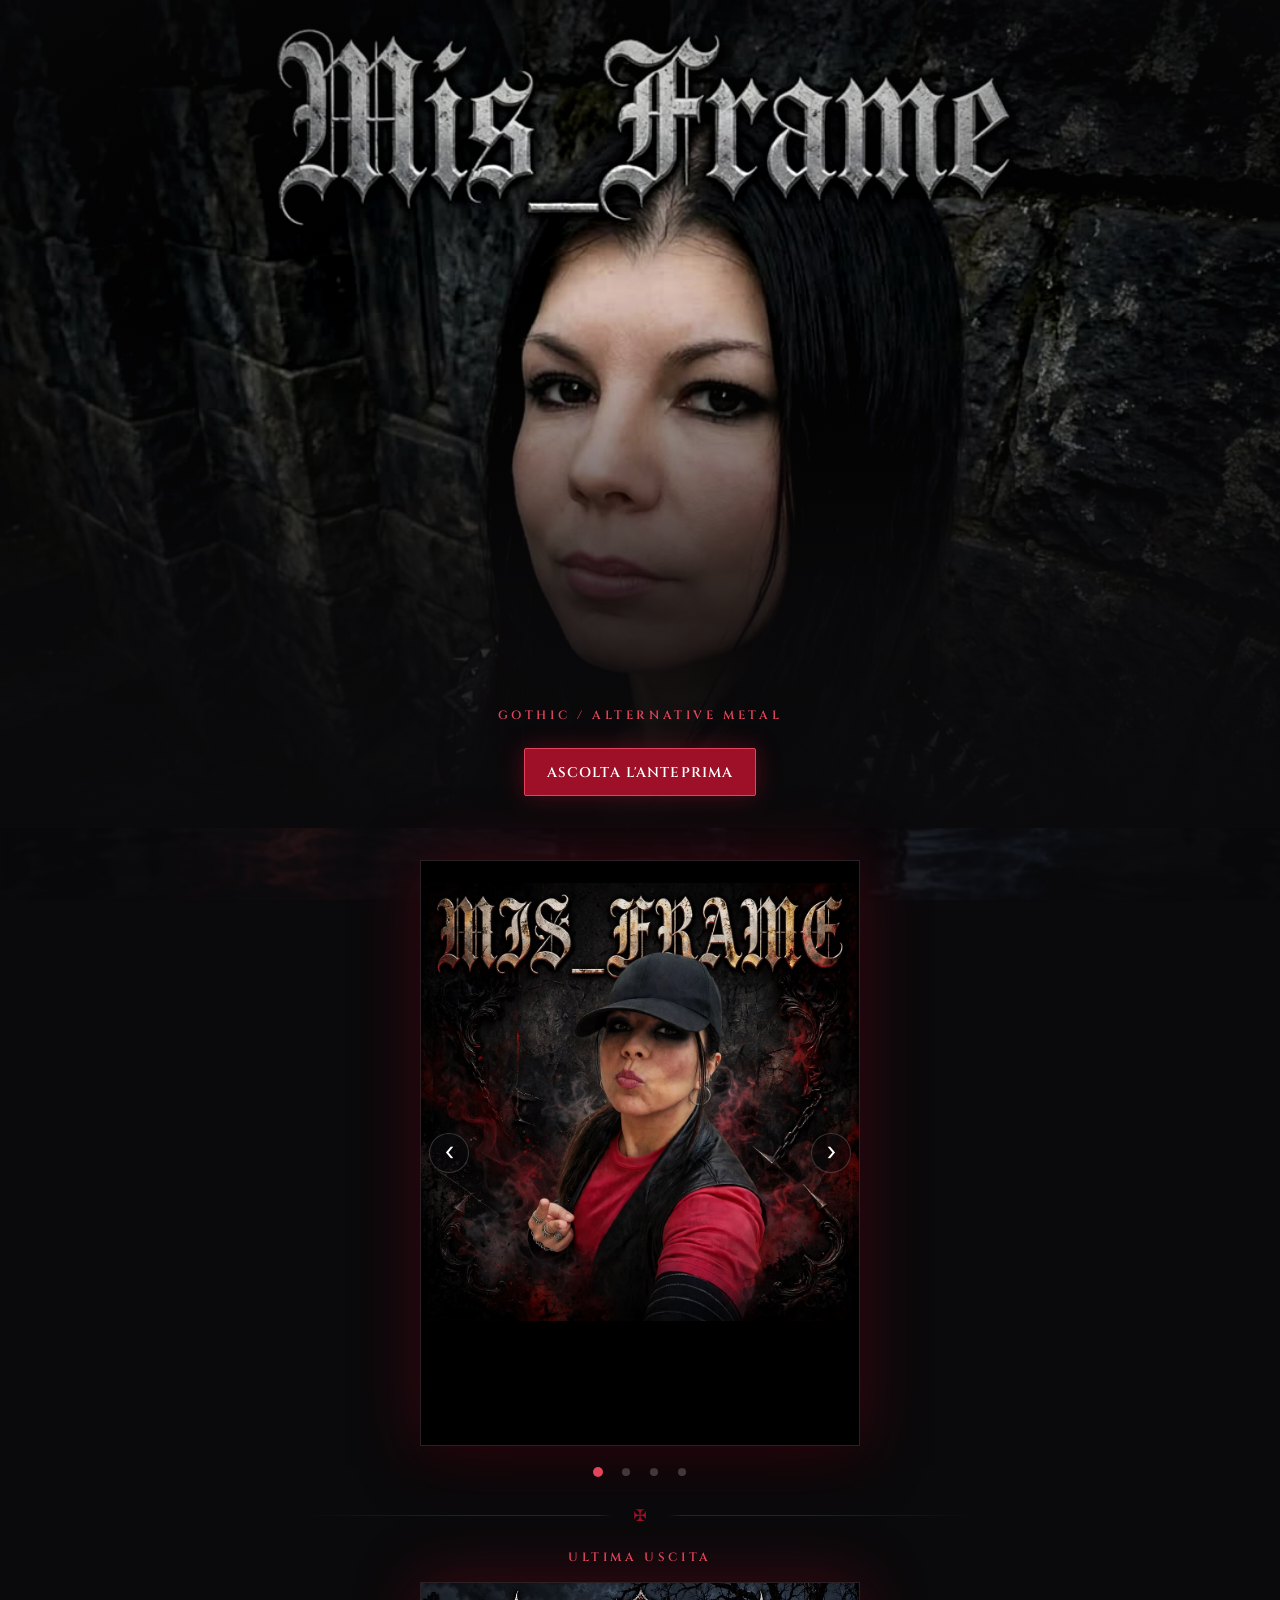
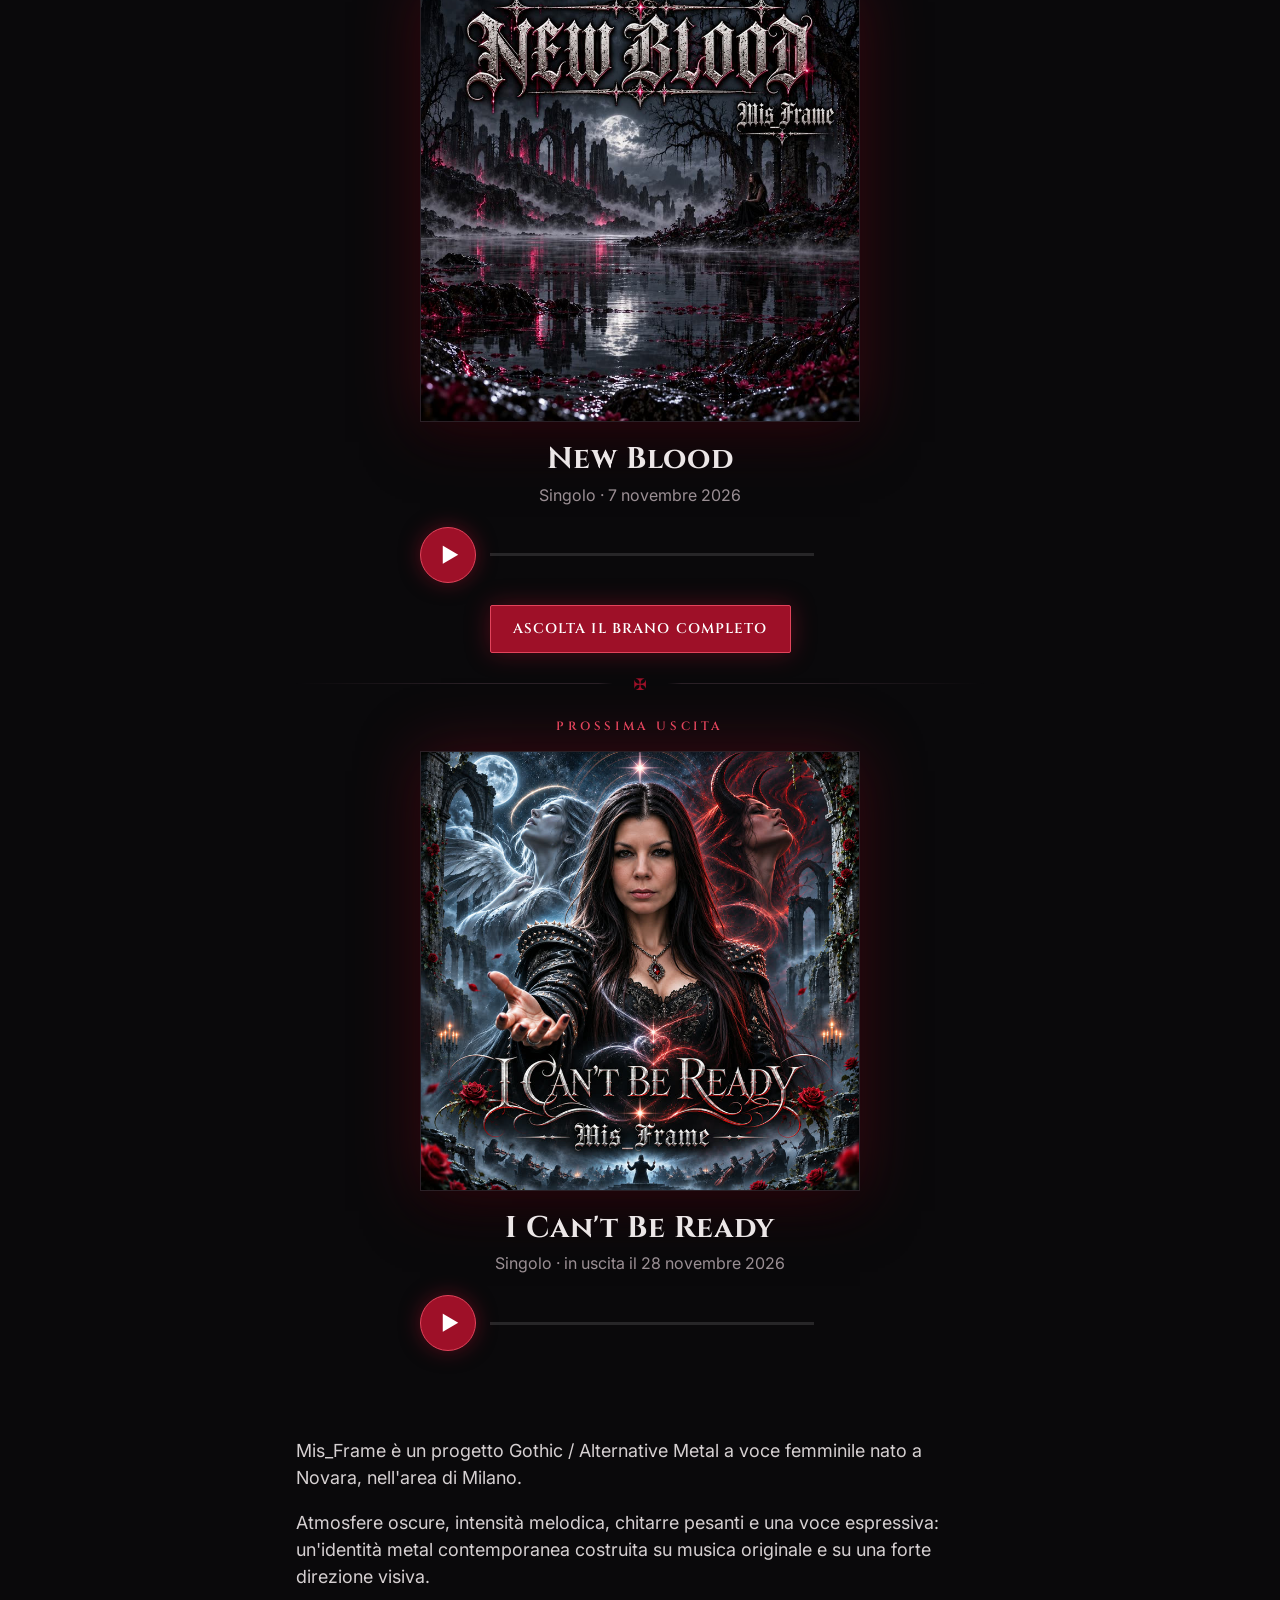
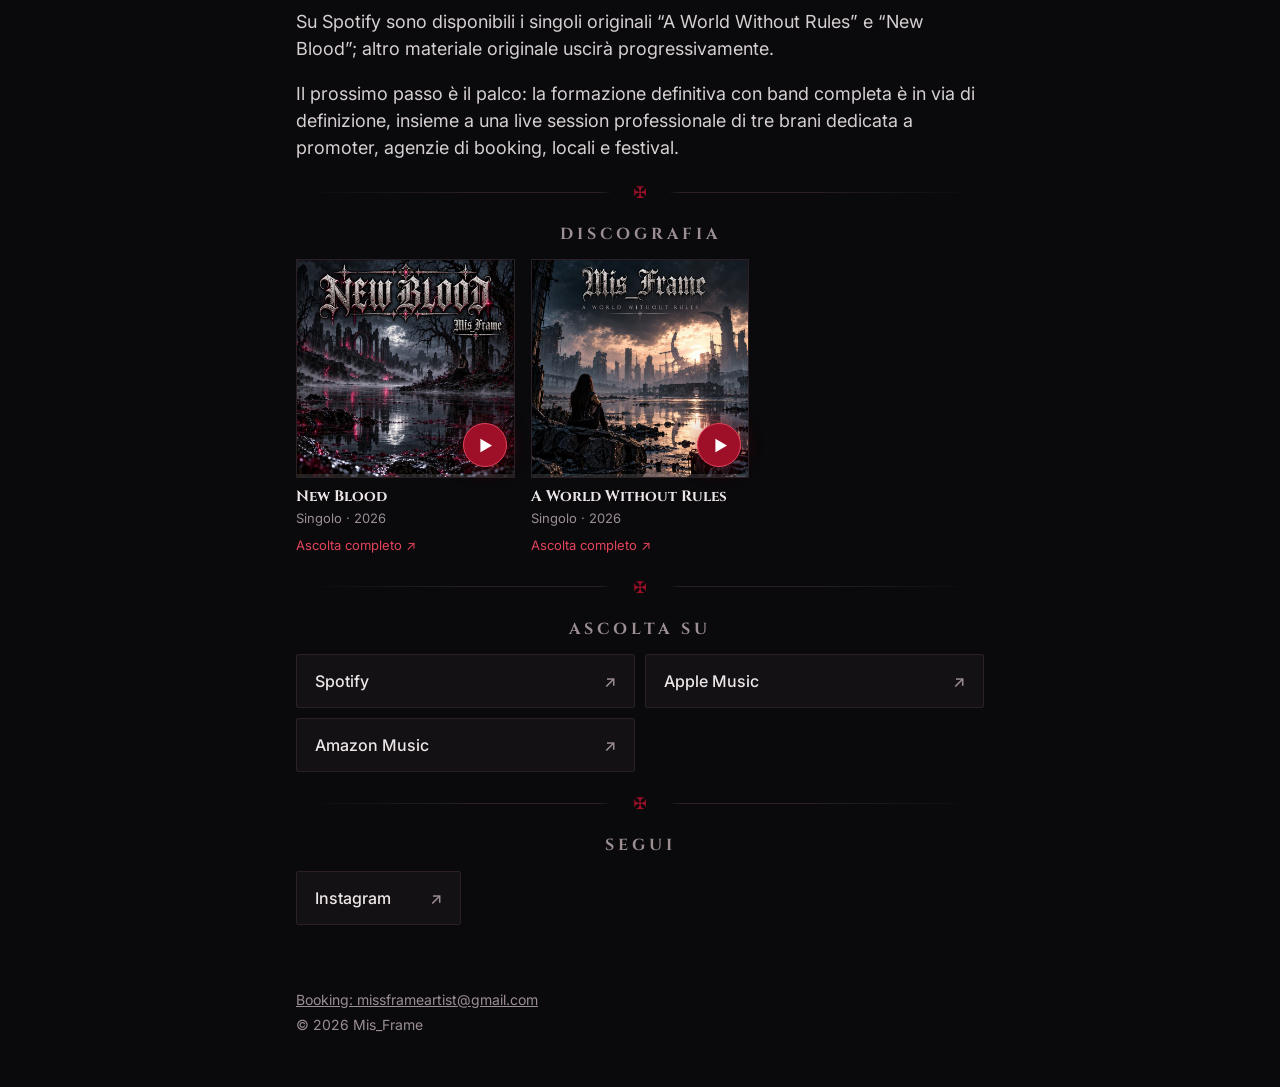
==== commit 95beb897: "Header: il nome resta solo nella foto Co-Authored-By: Claude Opus 5.5 <noreply@anthropic.com>" ====
--- a/index.html
+++ b/index.html
@@ -8,7 +8,7 @@
   <link rel="preconnect" href="https://fonts.googleapis.com" />
   <link rel="preconnect" href="https://fonts.gstatic.com" crossorigin />
   <link href="https://fonts.googleapis.com/css2?family=UnifrakturMaguntia&family=Cinzel:wght@500;700&family=Inter:wght@400;500;600&display=swap" rel="stylesheet" />
-  <link rel="stylesheet" href="style.css?v=10" />
+  <link rel="stylesheet" href="style.css?v=11" />
 </head>
 <body class="home">
 
@@ -16,7 +16,7 @@
     <img id="heroFoto" class="hero-foto" alt="" />
     <div class="hero-testo">
       <p id="sottotitolo" class="eyebrow"></p>
-      <h1 id="nome"></h1>
+      <h1 id="nome" class="solo-lettori"></h1>
       <a id="heroBtn" class="btn btn-primario" href="#evidenza">Ascolta</a>
     </div>
   </header>
--- a/style.css
+++ b/style.css
@@ -441,3 +441,15 @@
   .disco { grid-template-columns: repeat(3, 1fr); }
   .hero { min-height: 92vh; }
 }
+
+/* Nascosto alla vista ma letto da screen reader e motori di ricerca
+   (il nome è già scritto nella foto dell'header) */
+.solo-lettori {
+  position: absolute !important;
+  width: 1px; height: 1px;
+  margin: -1px; padding: 0; border: 0;
+  overflow: hidden;
+  clip: rect(0 0 0 0);
+  white-space: nowrap;
+}
+.hero .eyebrow { margin-bottom: 24px; }
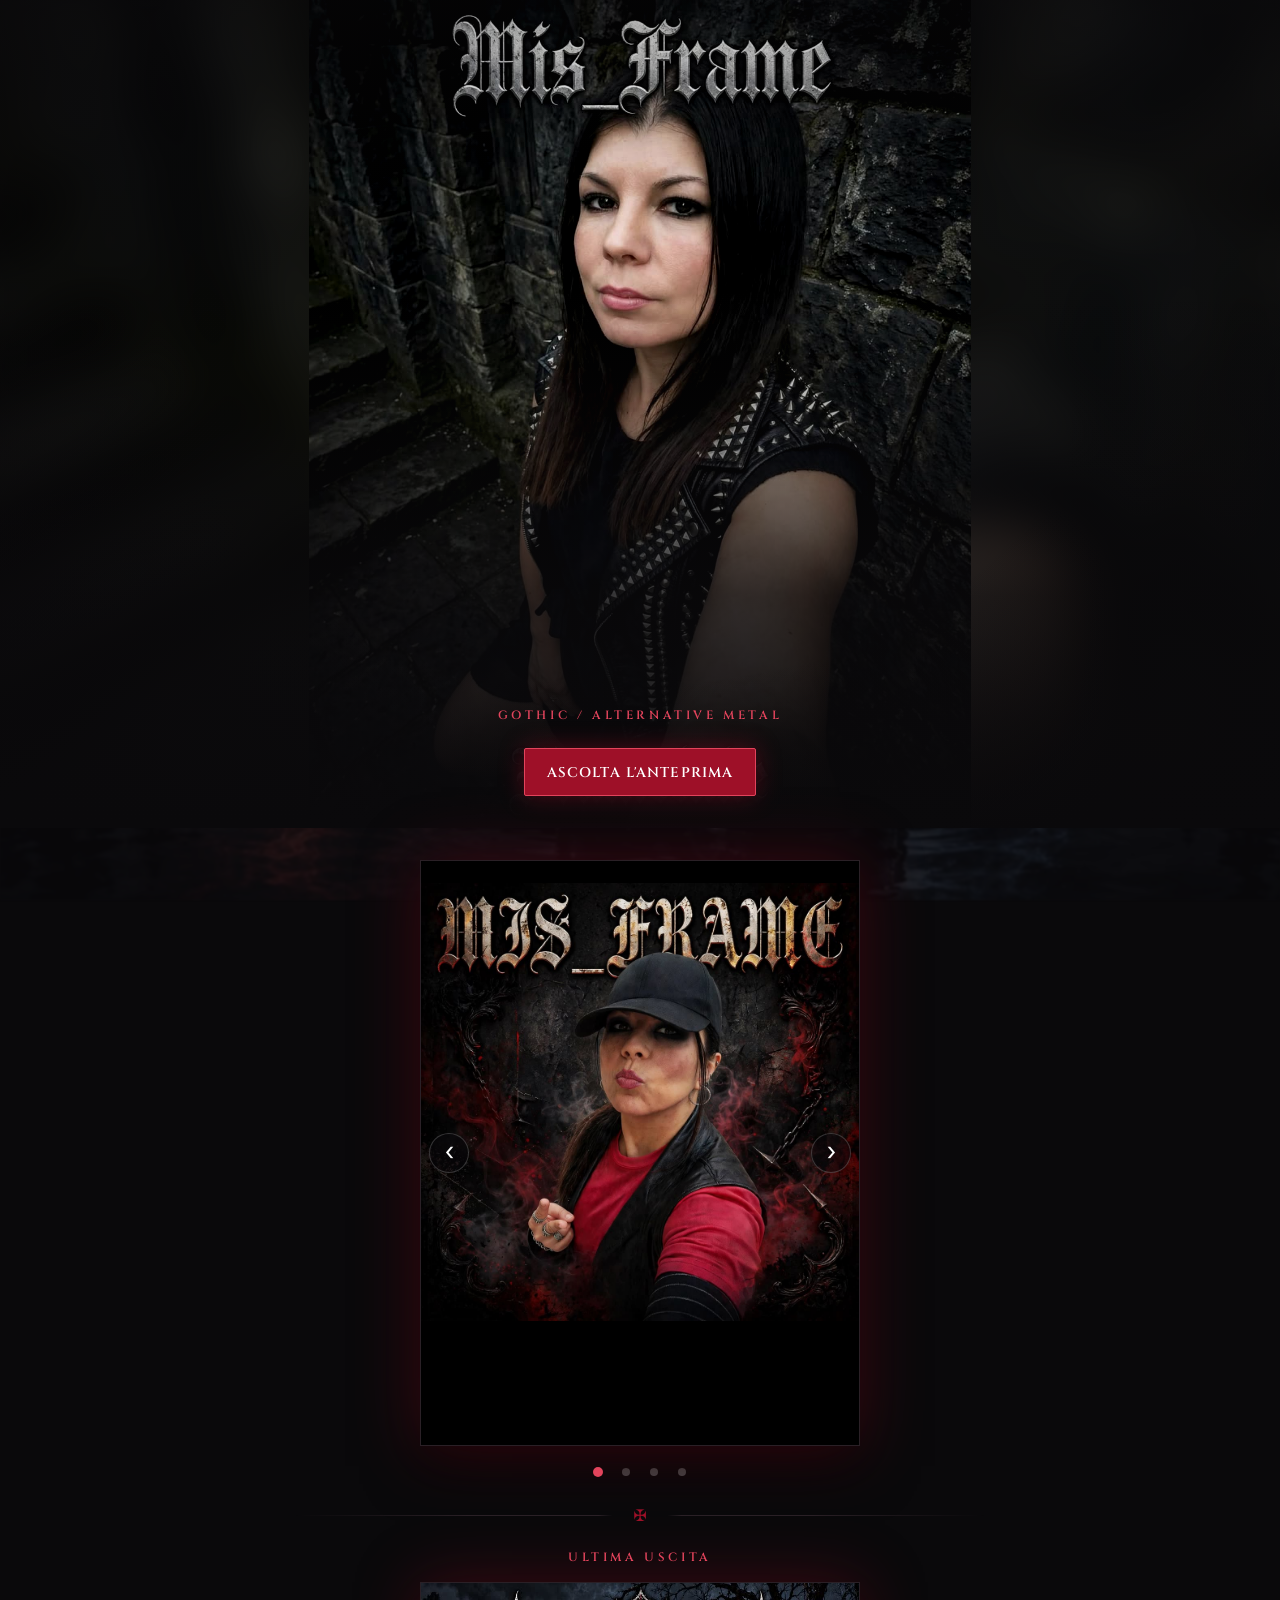
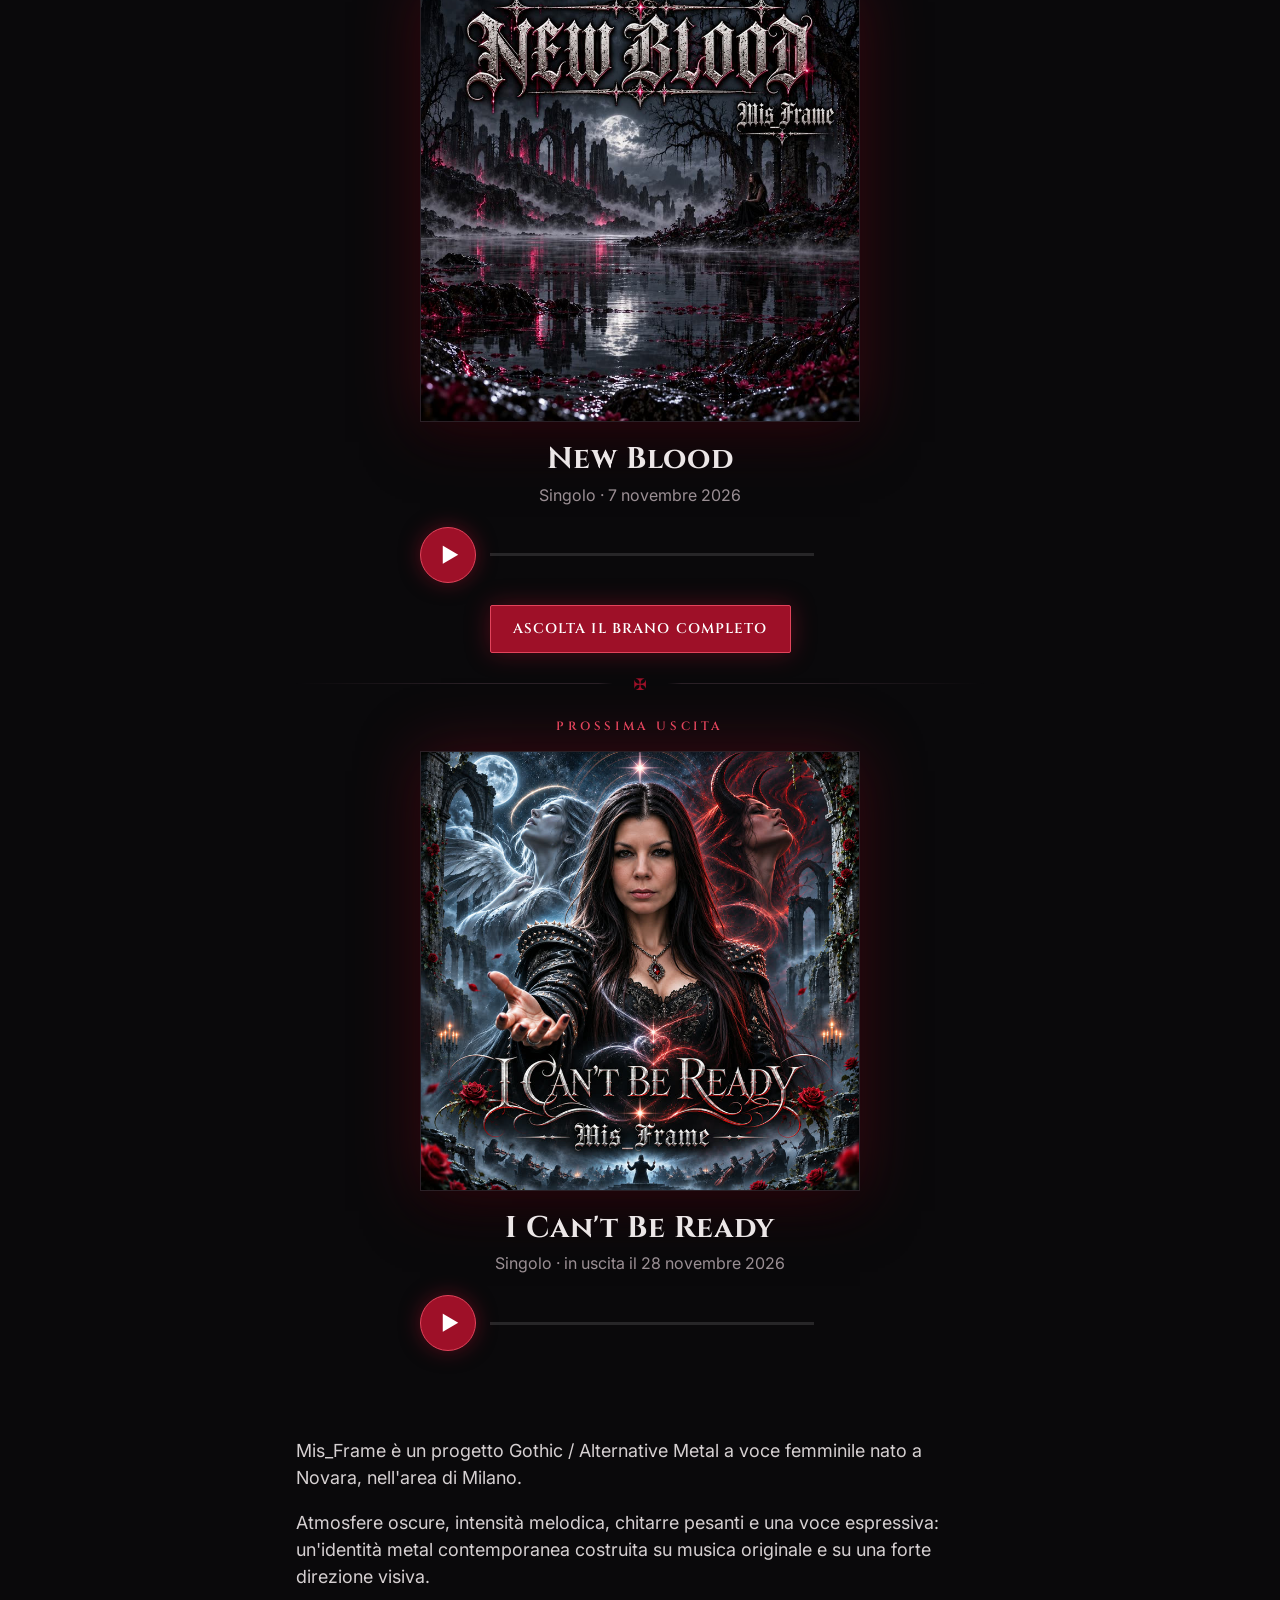
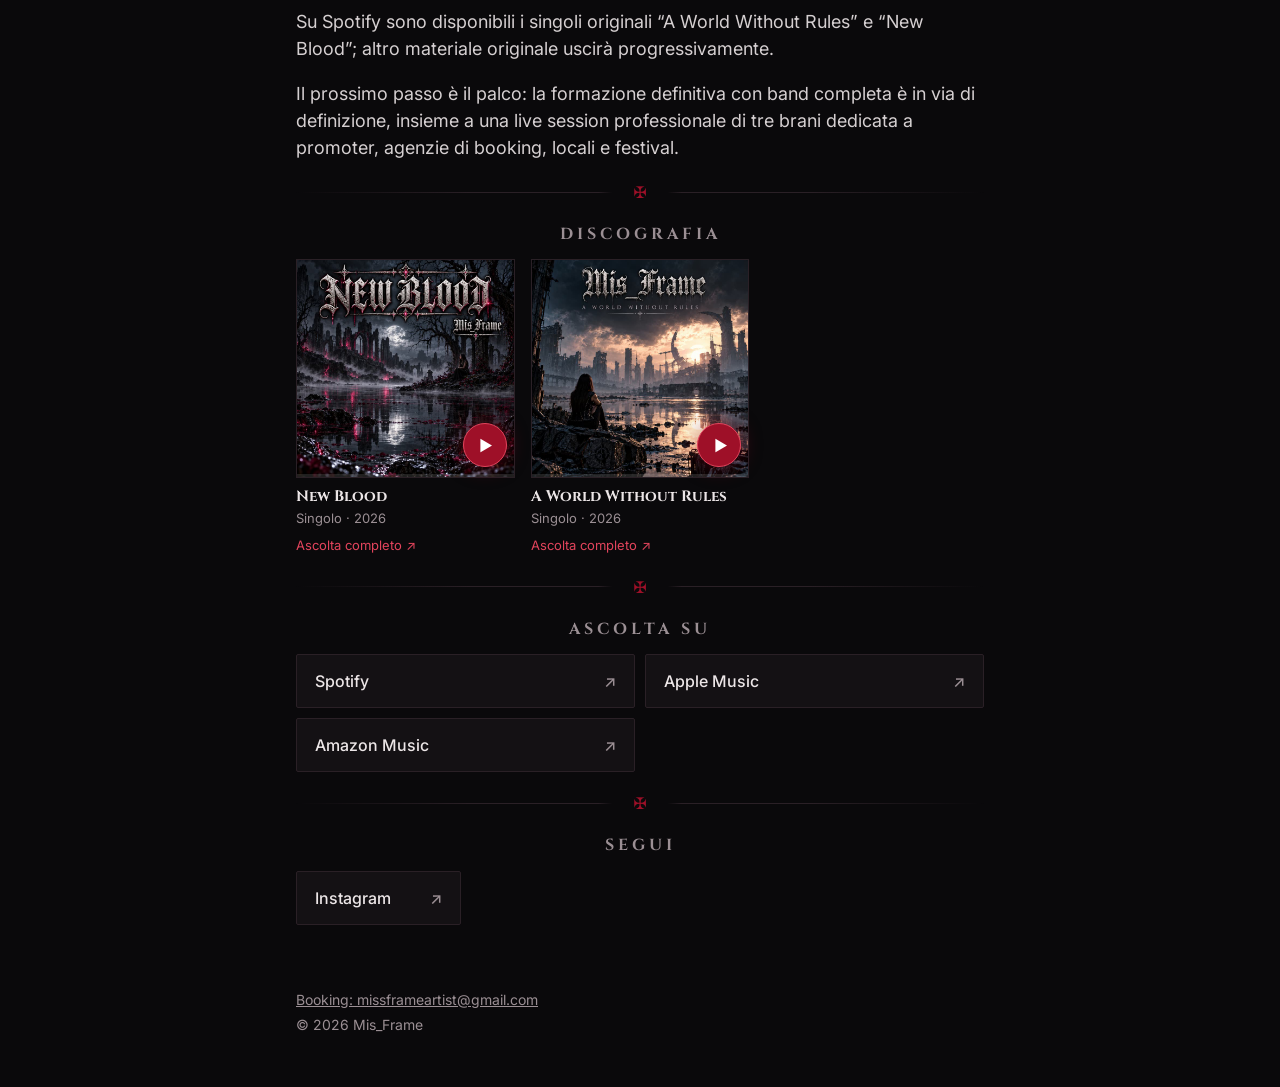
==== commit a446c030: "Header su desktop: foto intera con lati sfocati Co-Authored-By: Claude Opus 5.5 <noreply@anthropic.c" ====
--- a/index.html
+++ b/index.html
@@ -8,7 +8,7 @@
   <link rel="preconnect" href="https://fonts.googleapis.com" />
   <link rel="preconnect" href="https://fonts.gstatic.com" crossorigin />
   <link href="https://fonts.googleapis.com/css2?family=UnifrakturMaguntia&family=Cinzel:wght@500;700&family=Inter:wght@400;500;600&display=swap" rel="stylesheet" />
-  <link rel="stylesheet" href="style.css?v=11" />
+  <link rel="stylesheet" href="style.css?v=13" />
 </head>
 <body class="home">
 
@@ -91,6 +91,7 @@
     const foto = $("heroFoto");
     if (a.foto) {
       foto.src = a.foto;
+      document.querySelector(".hero").style.setProperty("--hero-sfondo", `url("${a.foto}")`);
       foto.alt = a.nome || "";
       foto.onerror = () => foto.remove();
     } else {
--- a/style.css
+++ b/style.css
@@ -453,3 +453,16 @@
   white-space: nowrap;
 }
 .hero .eyebrow { margin-bottom: 24px; }
+
+/* Desktop: la foto dell'header si vede intera, ai lati la stessa foto sfocata */
+@media (min-width: 700px) {
+  .hero { min-height: 92vh; }
+  .hero::before {
+    content: "";
+    position: absolute;
+    inset: -40px;
+    background: var(--hero-sfondo, none) center / cover no-repeat;
+    filter: blur(28px) brightness(.55) saturate(.9);
+  }
+  .hero-foto { object-fit: contain; object-position: center top; }
+}
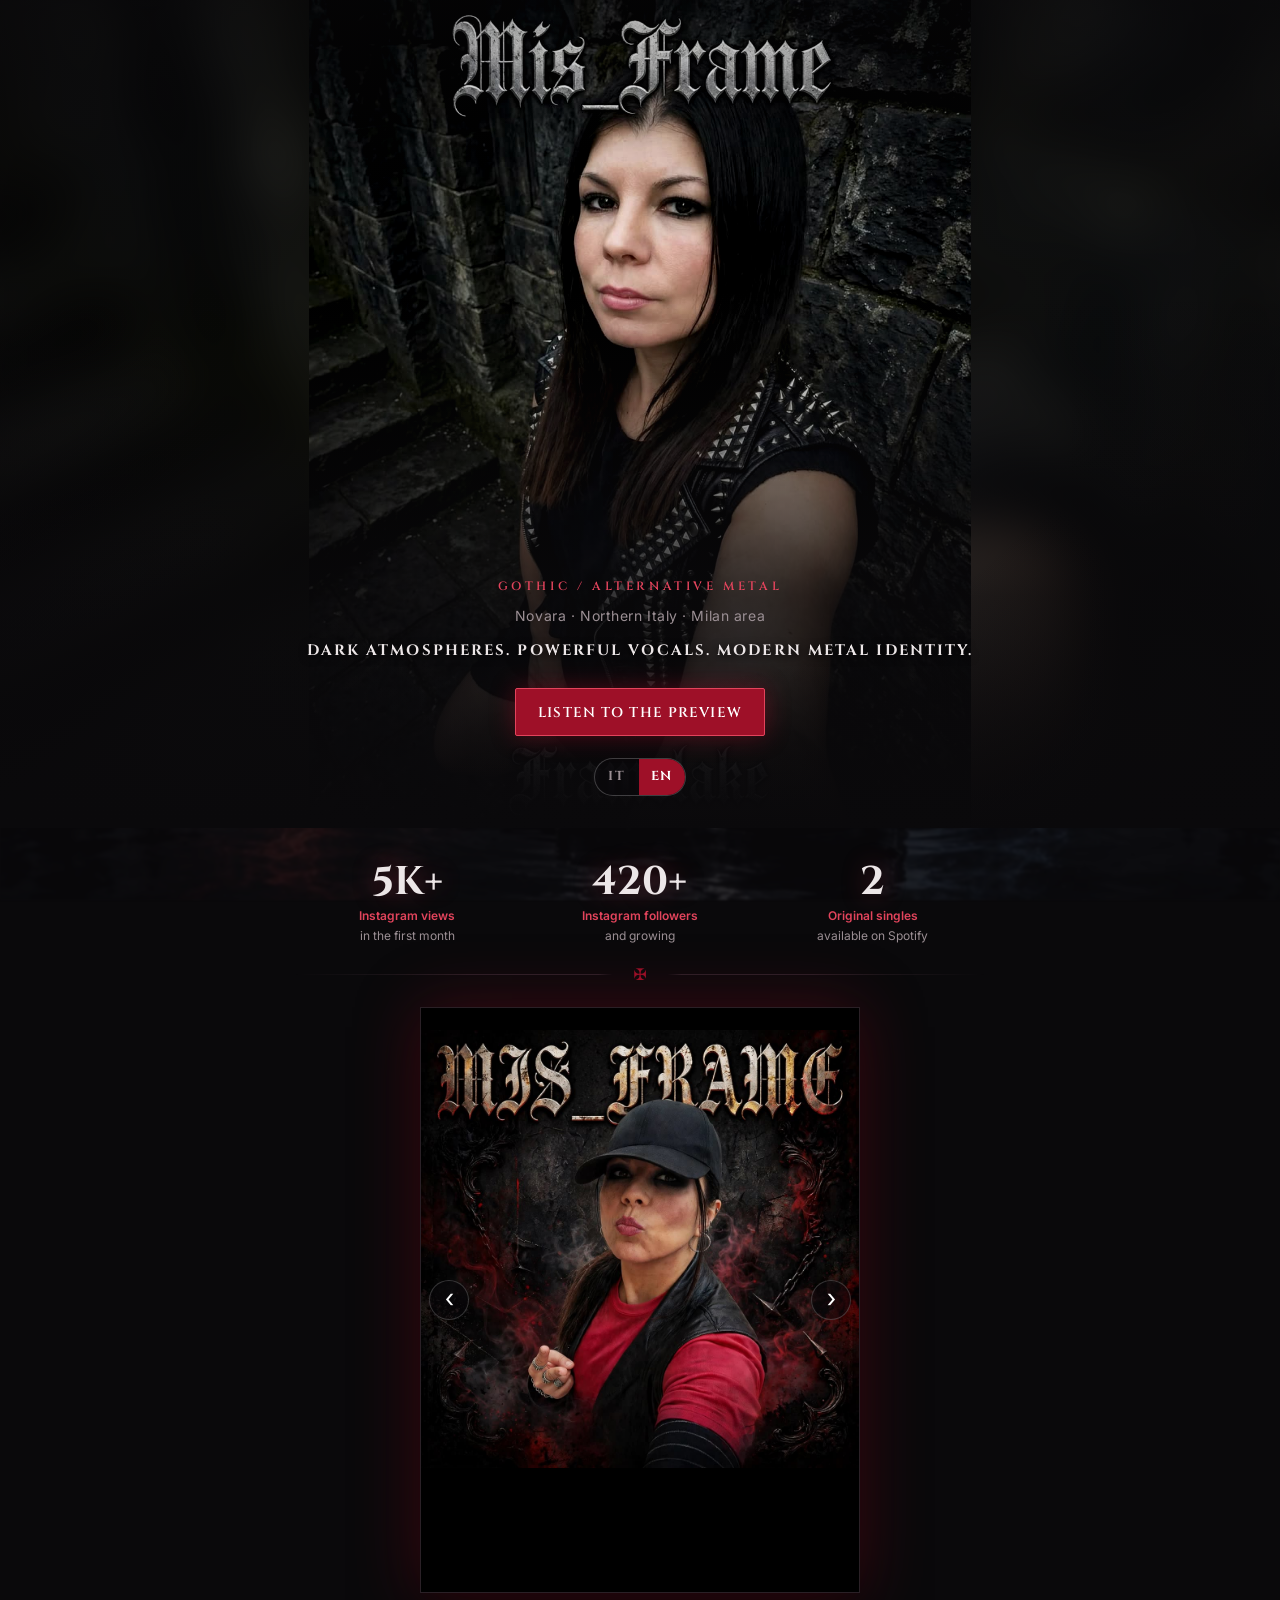
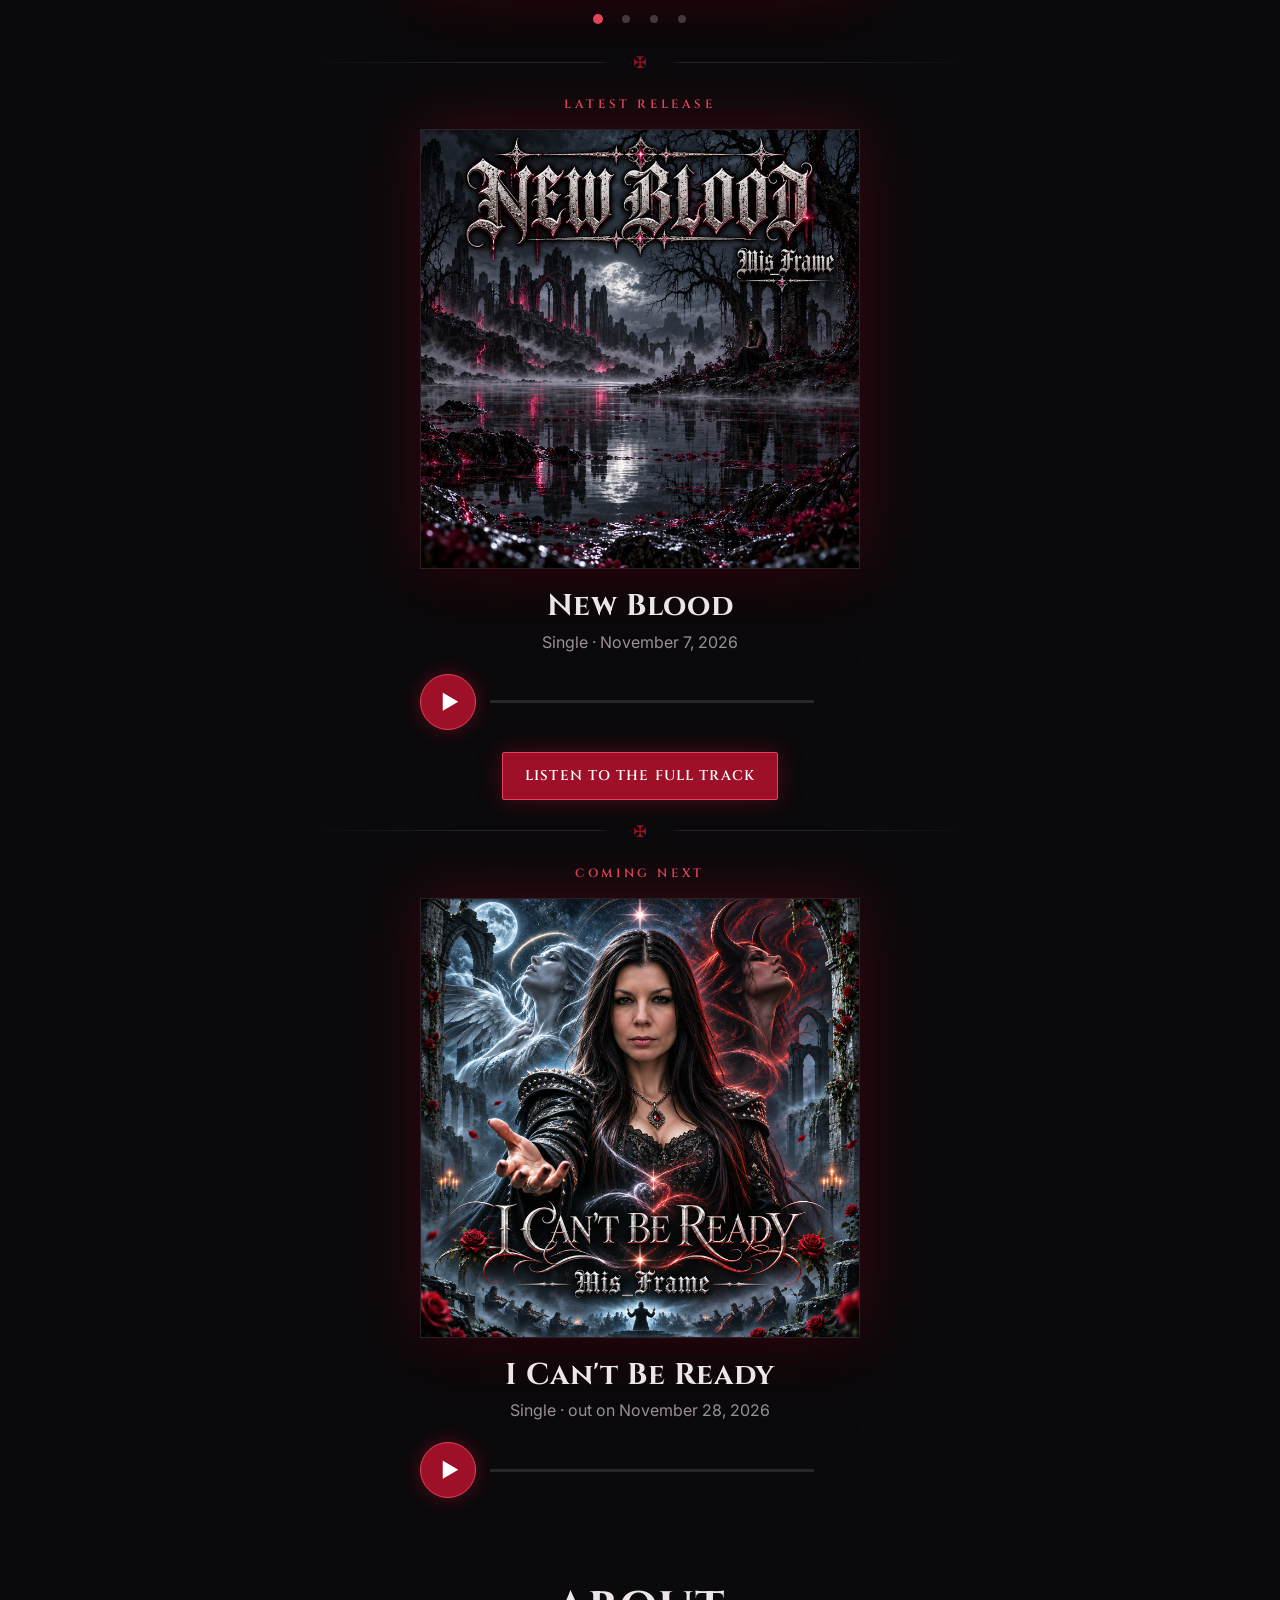
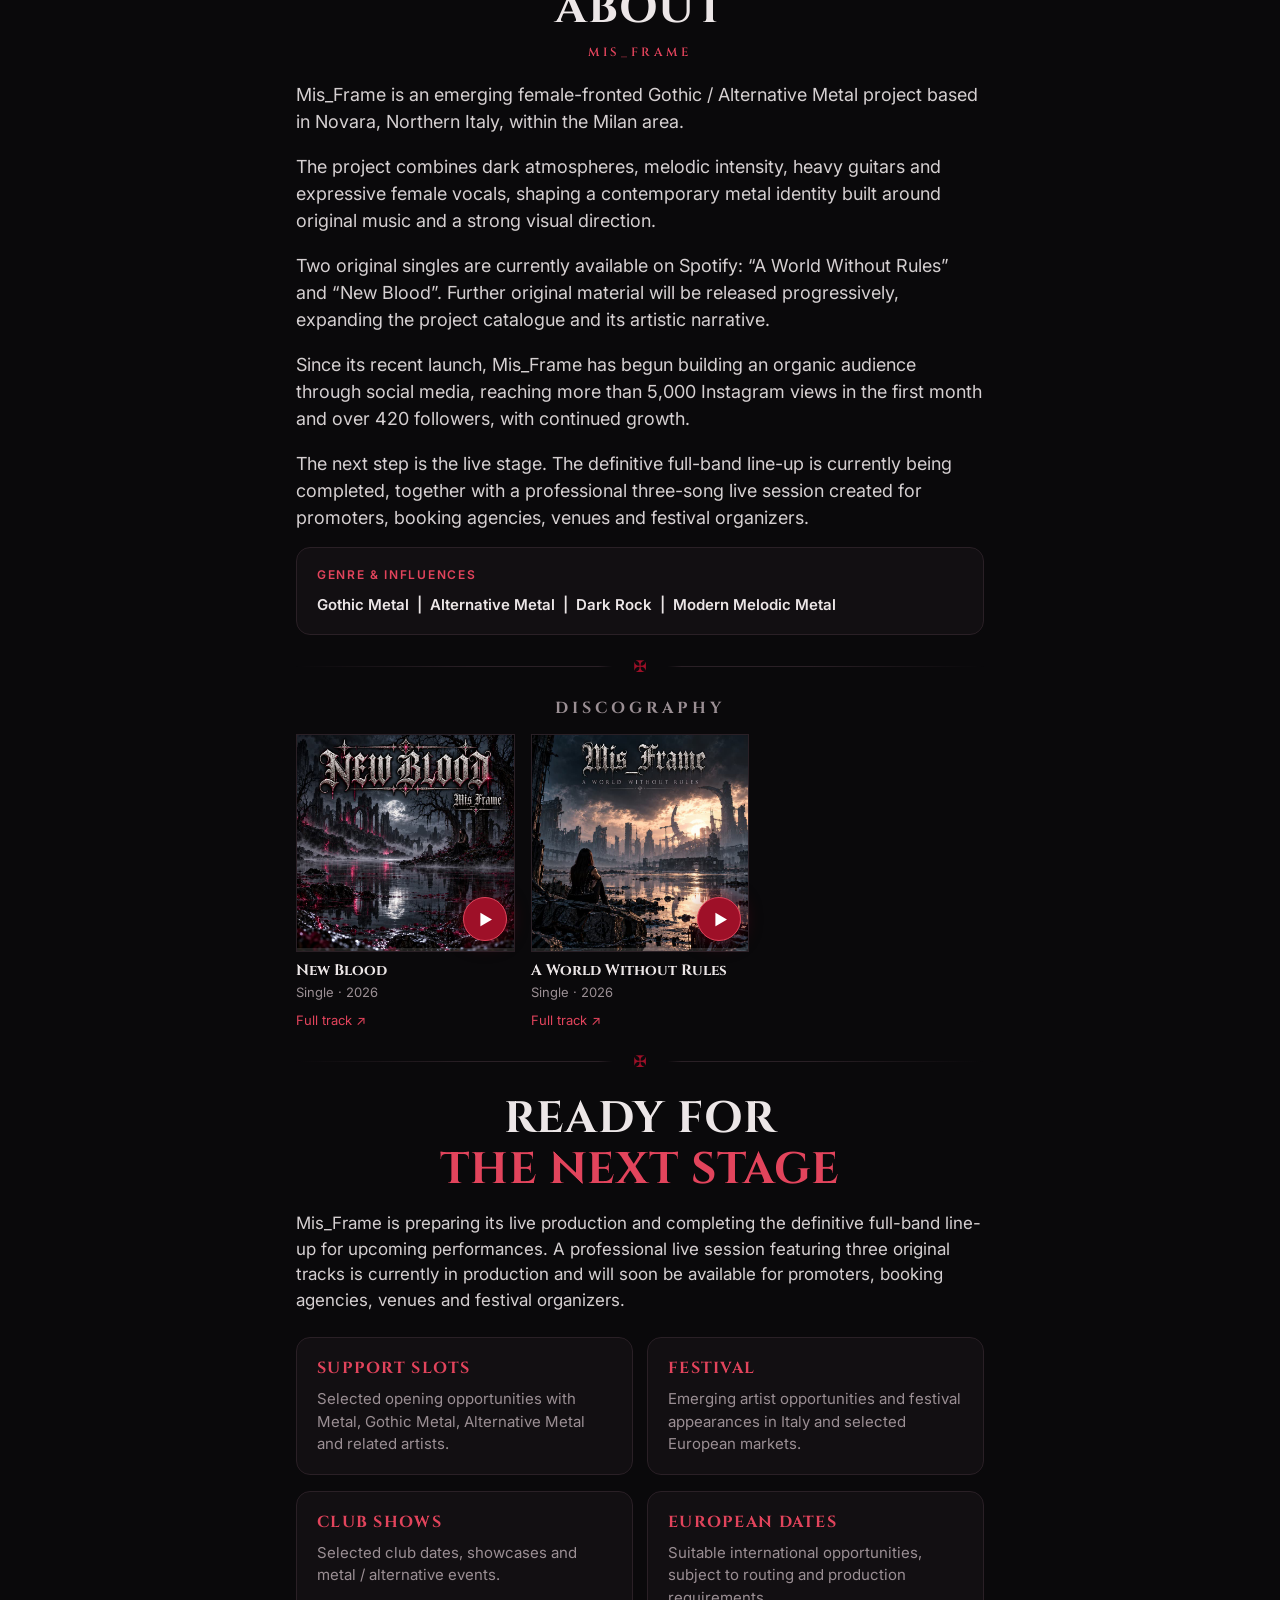
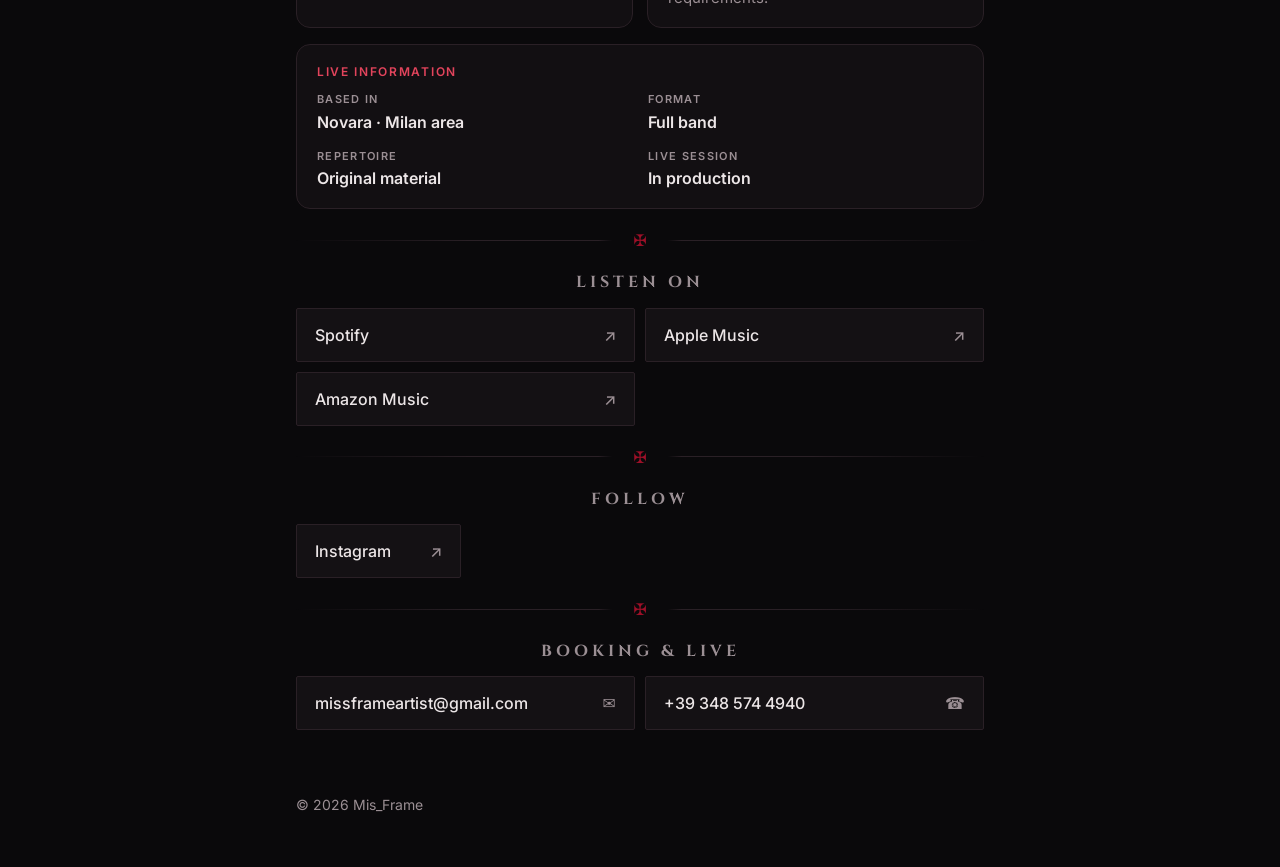
==== commit e001e95b: "Home strutturata come l'EPK e scelta lingua IT/EN Numeri, About con generi, sezione live con schede " ====
--- a/index.html
+++ b/index.html
@@ -4,30 +4,40 @@
   <meta charset="UTF-8" />
   <meta name="viewport" content="width=device-width, initial-scale=1.0, viewport-fit=cover" />
   <meta name="theme-color" content="#0a090b" />
-  <title>Artista</title>
+  <title>Mis_Frame</title>
   <link rel="preconnect" href="https://fonts.googleapis.com" />
   <link rel="preconnect" href="https://fonts.gstatic.com" crossorigin />
   <link href="https://fonts.googleapis.com/css2?family=UnifrakturMaguntia&family=Cinzel:wght@500;700&family=Inter:wght@400;500;600&display=swap" rel="stylesheet" />
-  <link rel="stylesheet" href="style.css?v=13" />
+  <link rel="stylesheet" href="style.css?v=15" />
 </head>
 <body class="home">
 
   <header class="hero">
     <img id="heroFoto" class="hero-foto" alt="" />
     <div class="hero-testo">
+      <h1 id="nome" class="solo-lettori"></h1>
       <p id="sottotitolo" class="eyebrow"></p>
-      <h1 id="nome" class="solo-lettori"></h1>
-      <a id="heroBtn" class="btn btn-primario" href="#evidenza">Ascolta</a>
+      <p id="luogo" class="luogo"></p>
+      <p id="motto" class="motto"></p>
+      <a id="heroBtn" class="btn btn-primario" href="#prossimaBox"></a>
+      <nav class="lingua" aria-label="Lingua / Language">
+        <a href="?lang=it" data-l="it" hreflang="it">IT</a>
+        <a href="?lang=en" data-l="en" hreflang="en">EN</a>
+      </nav>
     </div>
   </header>
 
   <main class="contenuto">
 
-    <section id="galleriaBox" class="blocco galleria hidden" aria-label="Foto">
+    <section id="numeriBox" class="blocco">
+      <div id="numeri" class="numeri"></div>
+    </section>
+
+    <section id="galleriaBox" class="blocco galleria hidden">
       <div class="carosello-cornice">
         <div id="carosello" class="carosello"></div>
-        <button class="freccia freccia-sx" aria-label="Foto precedente">‹</button>
-        <button class="freccia freccia-dx" aria-label="Foto successiva">›</button>
+        <button class="freccia freccia-sx" data-t="fotoPrec" data-t-attr="aria-label">‹</button>
+        <button class="freccia freccia-dx" data-t="fotoSucc" data-t-attr="aria-label">›</button>
       </div>
       <div id="punti" class="punti"></div>
     </section>
@@ -48,45 +58,111 @@
       <a class="btn btn-primario ev-link" target="_blank" rel="noopener"></a>
     </template>
 
-    <section class="blocco">
+    <section id="aboutBox" class="blocco">
+      <h2 class="titolo-grande">About</h2>
+      <p class="eyebrow centrata" data-nome></p>
       <div id="bio" class="bio"></div>
+      <div id="generiBox" class="scheda generi">
+        <p class="scheda-etichetta" data-t="generi"></p>
+        <p id="generi" class="generi-lista"></p>
+      </div>
     </section>
 
     <section id="discoBox" class="blocco">
-      <h2 class="sezione">Discografia</h2>
+      <h2 class="sezione" data-t="disco"></h2>
       <div id="discoList" class="disco"></div>
     </section>
 
+    <section id="liveBox" class="blocco">
+      <h2 class="titolo-grande"><span data-t="live1"></span><br /><span class="accento" data-t="live2"></span></h2>
+      <p id="liveTesto" class="live-testo"></p>
+      <div id="liveSchede" class="schede"></div>
+      <div id="liveInfoBox" class="scheda">
+        <p class="scheda-etichetta" data-t="liveInfo"></p>
+        <dl id="liveInfo" class="info-live"></dl>
+      </div>
+    </section>
+
     <section id="storeBox" class="blocco">
-      <h2 class="sezione">Ascolta su</h2>
+      <h2 class="sezione" data-t="store"></h2>
       <div id="storeList" class="link-lista"></div>
     </section>
 
     <section id="socialBox" class="blocco">
-      <h2 class="sezione">Segui</h2>
+      <h2 class="sezione" data-t="social"></h2>
       <div id="socialList" class="link-lista compatta"></div>
     </section>
 
+    <section id="bookingBox" class="blocco booking">
+      <h2 class="sezione" data-t="booking"></h2>
+      <div id="bookingList" class="link-lista"></div>
+    </section>
+
     <footer class="piede">
-      <p id="contatti"></p>
       <p id="copy"></p>
     </footer>
 
   </main>
 
-  <script src="artist.js?v=9"></script>
+  <script src="artist.js?v=10"></script>
   <script>
     const a = window.ARTISTA || {};
     const $ = (id) => document.getElementById(id);
 
+    // ---------- Lingua: ?lang=… nell'indirizzo, poi la scelta salvata, poi la lingua del telefono ----------
+    const LINGUE = ["it", "en"];
+    let lingua = new URLSearchParams(location.search).get("lang");
+    if (LINGUE.includes(lingua)) {
+      try { localStorage.setItem("lingua", lingua); } catch (e) {}
+    } else {
+      try { lingua = localStorage.getItem("lingua"); } catch (e) { lingua = null; }
+      if (!LINGUE.includes(lingua)) lingua = /^it\b/i.test(navigator.language || "") ? "it" : "en";
+    }
+    document.documentElement.lang = lingua;
+    document.querySelectorAll(".lingua a").forEach((l) => {
+      if (l.dataset.l === lingua) l.setAttribute("aria-current", "true");
+    });
+
+    const UI = {
+      it: {
+        ascoltaAnteprima: "Ascolta l'anteprima", ascolta: "Ascolta",
+        ultima: "Ultima uscita", prossima: "Prossima uscita",
+        inUscita: "in uscita il ", inArrivo: "in arrivo",
+        completo: "Ascolta il brano completo", completoBreve: "Ascolta completo",
+        estrattoDi: "Ascolta un estratto di ", anteprimaDi: "Ascolta l'anteprima di ",
+        generi: "Genere e influenze", disco: "Discografia",
+        live1: "Pronti per", live2: "il prossimo palco", liveInfo: "Informazioni live",
+        store: "Ascolta su", social: "Segui", booking: "Booking e concerti",
+        foto: "foto", fotoPrec: "Foto precedente", fotoSucc: "Foto successiva"
+      },
+      en: {
+        ascoltaAnteprima: "Listen to the preview", ascolta: "Listen",
+        ultima: "Latest release", prossima: "Coming next",
+        inUscita: "out on ", inArrivo: "coming soon",
+        completo: "Listen to the full track", completoBreve: "Full track",
+        estrattoDi: "Play an excerpt of ", anteprimaDi: "Play the preview of ",
+        generi: "Genre & influences", disco: "Discography",
+        live1: "Ready for", live2: "the next stage", liveInfo: "Live information",
+        store: "Listen on", social: "Follow", booking: "Booking & live",
+        foto: "photo", fotoPrec: "Previous photo", fotoSucc: "Next photo"
+      }
+    }[lingua];
+
+    // Testo nella lingua scelta: accetta "testo" oppure { it: "…", en: "…" }
+    const t = (v) => (v && typeof v === "object" && !Array.isArray(v)) ? (v[lingua] ?? v.it ?? "") : (v ?? "");
+
+    document.querySelectorAll("[data-t]").forEach((el) => {
+      const s = UI[el.dataset.t];
+      if (el.dataset.tAttr) el.setAttribute(el.dataset.tAttr, s); else el.textContent = s;
+    });
+    document.querySelectorAll("[data-nome]").forEach((el) => el.textContent = a.nome || "");
+
+    // ---------- Header ----------
     document.title = a.nome || "Artista";
     $("nome").textContent = a.nome || "";
-    $("sottotitolo").textContent = a.sottotitolo || "";
-    for (const par of [].concat(a.bio || [])) {
-      const p = document.createElement("p");
-      p.textContent = par;
-      $("bio").appendChild(p);
-    }
+    $("sottotitolo").textContent = t(a.sottotitolo);
+    $("luogo").textContent = t(a.luogo);
+    $("motto").textContent = t(a.motto);
 
     const foto = $("heroFoto");
     if (a.foto) {
@@ -97,31 +173,43 @@
     } else {
       foto.remove();
     }
-
     if (a.sfondoPagina) {
       document.body.style.setProperty("--sfondo-pagina", `url("${a.sfondoPagina}")`);
     }
 
+    // ---------- Numeri ----------
+    const numeri = (a.numeri || []).filter((n) => n.valore);
+    if (!numeri.length) $("numeriBox").remove();
+    for (const n of numeri) {
+      const el = document.createElement("div");
+      el.className = "numero";
+      el.innerHTML = `<strong></strong><span class="numero-titolo"></span><span class="nota"></span>`;
+      el.children[0].textContent = n.valore;
+      el.children[1].textContent = t(n.titolo);
+      el.children[2].textContent = t(n.nota);
+      $("numeri").appendChild(el);
+    }
+
     // ---------- Carosello foto ----------
     (function () {
-      const foto = (a.galleria || []).filter(Boolean);
-      if (!foto.length) { $("galleriaBox").remove(); return; }
+      const fotoG = (a.galleria || []).filter(Boolean);
+      if (!fotoG.length) { $("galleriaBox").remove(); return; }
       $("galleriaBox").classList.remove("hidden");
       const car = $("carosello"), punti = $("punti");
-      foto.forEach((src, i) => {
+      fotoG.forEach((src, i) => {
         const img = document.createElement("img");
         img.src = src;
-        img.alt = (a.nome || "") + " – foto " + (i + 1);
+        img.alt = (a.nome || "") + " – " + UI.foto + " " + (i + 1);
         if (i > 0) img.loading = "lazy";
         // Le foto quadrate/orizzontali si vedono intere, le verticali riempiono la cornice
         img.onload = () => img.classList.toggle("intera", img.naturalWidth / img.naturalHeight > 0.85);
         car.appendChild(img);
         const p = document.createElement("button");
-        p.setAttribute("aria-label", "Foto " + (i + 1));
+        p.setAttribute("aria-label", UI.foto + " " + (i + 1));
         p.addEventListener("click", () => { vai(i); ferma(); });
         punti.appendChild(p);
       });
-      const n = foto.length;
+      const n = fotoG.length;
       let corrente = 0;
       const vai = (i) => car.scrollTo({ left: ((i + n) % n) * car.clientWidth, behavior: "smooth" });
       const aggiorna = () => {
@@ -146,7 +234,7 @@
     // ---------- Lettore estratti: un solo brano alla volta ----------
     const lettore = new Audio();
     lettore.preload = "none";
-    let attivo = null; // { btn, barra, durata }
+    let attivo = null; // { box, btn, barra, durata }
 
     function fmt(s) {
       if (!isFinite(s)) return "";
@@ -189,17 +277,16 @@
       if (attivo.durata) attivo.durata.textContent = fmt(lettore.duration - lettore.currentTime);
     });
 
-    // ---------- In evidenza: prossima uscita, altrimenti l'ultima ----------
+    // ---------- Ultima e prossima uscita ----------
     const uscite = (a.uscite || []).filter((u) => u.titolo);
     const prossima = a.prossima && a.prossima.titolo ? a.prossima : null;
-    // Sotto l'header: ultima uscita (con il video), poi la prossima con l'anteprima
     if (uscite[0]) mostraEvidenza($("ultimaBox"), uscite[0], false);
     if (prossima) mostraEvidenza($("prossimaBox"), prossima, true);
 
     const primo = prossima && prossima.anteprima ? "prossimaBox" : (uscite[0] ? "ultimaBox" : null);
     if (primo) {
       $("heroBtn").href = "#" + primo;
-      $("heroBtn").textContent = primo === "prossimaBox" ? "Ascolta l'anteprima" : "Ascolta";
+      $("heroBtn").textContent = primo === "prossimaBox" ? UI.ascoltaAnteprima : UI.ascolta;
     } else {
       $("heroBtn").remove();
     }
@@ -208,11 +295,11 @@
       box.appendChild($("tplEvidenza").content.cloneNode(true));
       const q = (s) => box.querySelector(s);
       box.classList.remove("hidden");
-      q(".ev-etichetta").textContent = prossima ? "Prossima uscita" : "Ultima uscita";
+      q(".ev-etichetta").textContent = prossima ? UI.prossima : UI.ultima;
       q(".ev-titolo").textContent = ev.titolo;
       q(".ev-info").textContent = prossima
-        ? [ev.tipo, ev.data ? "in uscita il " + ev.data : "in arrivo"].filter(Boolean).join(" · ")
-        : [ev.tipo, ev.data || ev.anno].filter(Boolean).join(" · ");
+        ? [t(ev.tipo), ev.data ? UI.inUscita + t(ev.data) : UI.inArrivo].filter(Boolean).join(" · ")
+        : [t(ev.tipo), t(ev.data) || ev.anno].filter(Boolean).join(" · ");
 
       const media = q(".evidenza-media");
       const img = document.createElement("img");
@@ -236,18 +323,27 @@
         const pl = q(".player-estratto");
         pl.classList.remove("hidden");
         pl.querySelector(".play").setAttribute("aria-label",
-          (prossima ? "Ascolta l'anteprima di " : "Ascolta un estratto di ") + ev.titolo);
+          (prossima ? UI.anteprimaDi : UI.estrattoDi) + ev.titolo);
         collegaPlayer(pl, audioEv);
       }
 
       const link = q(".ev-link");
       if (ev.link) {
         link.href = ev.link;
-        link.textContent = prossima ? (ev.linkTesto || "Pre-save") : "Ascolta il brano completo";
+        link.textContent = prossima ? (t(ev.linkTesto) || "Pre-save") : UI.completo;
       } else {
         link.remove();
       }
     }
+
+    // ---------- About ----------
+    for (const par of [].concat(t(a.bio) || [])) {
+      const p = document.createElement("p");
+      p.textContent = par;
+      $("bio").appendChild(p);
+    }
+    if (a.generi && a.generi.length) $("generi").textContent = [].concat(t(a.generi)).join("  |  ");
+    else $("generiBox").remove();
 
     // ---------- Discografia (con estratti) ----------
     if (!uscite.length) $("discoBox").remove();
@@ -264,10 +360,10 @@
       el.querySelector("img").src = u.copertina || "";
       el.querySelector("img").alt = u.titolo;
       el.querySelector("strong").textContent = u.titolo;
-      el.querySelector(".nota").textContent = [u.tipo, u.anno].filter(Boolean).join(" · ");
+      el.querySelector(".nota").textContent = [t(u.tipo), u.anno].filter(Boolean).join(" · ");
 
       if (u.estratto) {
-        el.querySelector(".play").setAttribute("aria-label", "Ascolta un estratto di " + u.titolo);
+        el.querySelector(".play").setAttribute("aria-label", UI.estrattoDi + u.titolo);
         collegaPlayer(el.querySelector(".disco-cover"), u.estratto);
       } else {
         el.querySelector(".play").remove();
@@ -278,10 +374,37 @@
         const l = document.createElement("a");
         l.href = u.link; l.target = "_blank"; l.rel = "noopener";
         l.className = "disco-link";
-        l.textContent = "Ascolta completo ↗";
+        l.textContent = UI.completoBreve + " ↗";
         el.appendChild(l);
       }
       $("discoList").appendChild(el);
+    }
+
+    // ---------- Live ----------
+    const live = a.live || {};
+    if (!live.testo && !(live.schede || []).length) {
+      $("liveBox").remove();
+    } else {
+      $("liveTesto").textContent = t(live.testo);
+      for (const s of live.schede || []) {
+        const el = document.createElement("div");
+        el.className = "scheda";
+        el.innerHTML = `<h3></h3><p></p>`;
+        el.children[0].textContent = t(s.titolo);
+        el.children[1].textContent = t(s.testo);
+        $("liveSchede").appendChild(el);
+      }
+      if ((live.info || []).length) {
+        for (const i of live.info) {
+          const d = document.createElement("div");
+          d.innerHTML = `<dt></dt><dd></dd>`;
+          d.children[0].textContent = t(i.etichetta);
+          d.children[1].textContent = t(i.valore);
+          $("liveInfo").appendChild(d);
+        }
+      } else {
+        $("liveInfoBox").remove();
+      }
     }
 
     // ---------- Link ----------
@@ -295,19 +418,28 @@
         el.target = "_blank";
         el.rel = "noopener";
         el.innerHTML = `<span></span><span aria-hidden="true">↗</span>`;
-        el.firstChild.textContent = v.nome;
+        el.firstChild.textContent = t(v.nome);
         $(listaId).appendChild(el);
       }
     }
     riempi("storeList", "storeBox", a.store);
     riempi("socialList", "socialBox", a.social);
 
-    if (a.contatti) {
-      const m = document.createElement("a");
-      m.href = "mailto:" + a.contatti;
-      m.textContent = "Booking: " + a.contatti;
-      $("contatti").appendChild(m);
-    }
+    // ---------- Booking ----------
+    const booking = [];
+    if (a.contatti) booking.push({ href: "mailto:" + a.contatti, testo: a.contatti, icona: "✉" });
+    if (a.telefono) booking.push({ href: "tel:" + a.telefono.replace(/[^\d+]/g, ""), testo: a.telefono, icona: "☎" });
+    if (!booking.length) $("bookingBox").remove();
+    for (const b of booking) {
+      const el = document.createElement("a");
+      el.className = "link-voce";
+      el.href = b.href;
+      el.innerHTML = `<span></span><span aria-hidden="true"></span>`;
+      el.children[0].textContent = b.testo;
+      el.children[1].textContent = b.icona;
+      $("bookingList").appendChild(el);
+    }
+
     $("copy").textContent = `© ${new Date().getFullYear()} ${a.nome || ""}`;
   </script>
 </body>
--- a/style.css
+++ b/style.css
@@ -452,7 +452,7 @@
   clip: rect(0 0 0 0);
   white-space: nowrap;
 }
-.hero .eyebrow { margin-bottom: 24px; }
+.hero .eyebrow { margin-bottom: 10px; }
 
 /* Desktop: la foto dell'header si vede intera, ai lati la stessa foto sfocata */
 @media (min-width: 700px) {
@@ -466,3 +466,102 @@
   }
   .hero-foto { object-fit: contain; object-position: center top; }
 }
+
+/* ---------- Struttura EPK ---------- */
+
+/* Selettore lingua */
+.lingua {
+  display: inline-flex;
+  margin-top: 22px;
+  border: 1px solid rgba(255, 255, 255, .22);
+  border-radius: 999px;
+  background: rgba(10, 9, 11, .55);
+  overflow: hidden;
+}
+.hero-testo .lingua { display: flex; width: max-content; margin-left: auto; margin-right: auto; }
+.lingua a {
+  min-width: 44px;
+  min-height: 36px;
+  display: grid;
+  place-items: center;
+  padding: 0 12px;
+  font-family: var(--inciso);
+  font-size: 13px;
+  font-weight: 700;
+  letter-spacing: .12em;
+  text-decoration: none;
+  color: var(--tenue);
+}
+.lingua a[aria-current] { background: var(--sangue); color: #fff; }
+
+/* Header */
+.luogo { margin: 0 0 14px; color: var(--tenue); font-size: 14px; letter-spacing: .04em; }
+.motto {
+  margin: 0 0 26px;
+  font-family: var(--inciso);
+  font-weight: 700;
+  font-size: 15px;
+  letter-spacing: .14em;
+  text-transform: uppercase;
+  text-shadow: 0 2px 8px #000;
+}
+
+/* Numeri */
+.numeri { display: grid; grid-template-columns: repeat(3, 1fr); gap: 10px; text-align: center; }
+.numero { display: flex; flex-direction: column; gap: 4px; }
+.numero strong {
+  font-family: var(--inciso);
+  font-size: clamp(28px, 9vw, 40px);
+  line-height: 1.1;
+  color: var(--testo);
+  text-shadow: 0 0 24px rgba(226, 68, 92, .35);
+}
+.numero-titolo { color: var(--accento); font-size: 12px; font-weight: 600; line-height: 1.3; }
+.numero .nota { font-size: 12px; line-height: 1.3; }
+
+/* Titoli grandi (About, Ready for the next stage) */
+.titolo-grande {
+  font-size: clamp(30px, 9vw, 44px);
+  text-transform: uppercase;
+  text-align: center;
+  margin-bottom: 8px;
+}
+.titolo-grande .accento, .accento { color: var(--accento); }
+.eyebrow.centrata { text-align: center; margin-bottom: 20px; letter-spacing: .3em; }
+
+/* Schede */
+.scheda {
+  margin-top: 16px;
+  padding: 18px 20px;
+  border: 1px solid var(--bordo);
+  border-radius: 14px;
+  background: rgba(20, 17, 20, .85);
+}
+.scheda h3 {
+  margin: 0 0 8px;
+  font-family: var(--inciso);
+  font-size: 16px;
+  letter-spacing: .08em;
+  text-transform: uppercase;
+  color: var(--accento);
+}
+.scheda p { margin: 0; color: var(--tenue); font-size: 15px; }
+.scheda-etichetta {
+  margin: 0 0 10px !important;
+  color: var(--accento) !important;
+  font-size: 12px !important;
+  font-weight: 600;
+  letter-spacing: .14em;
+  text-transform: uppercase;
+}
+.generi-lista { color: var(--testo) !important; font-weight: 600; font-size: 15px !important; white-space: pre-wrap; }
+.schede { display: grid; gap: 0 14px; }
+.live-testo { font-size: 17px; opacity: .9; margin: 16px 0 8px; }
+
+.info-live { display: grid; grid-template-columns: 1fr 1fr; gap: 14px 16px; margin: 0; }
+.info-live dt { color: var(--tenue); font-size: 11px; font-weight: 600; letter-spacing: .12em; text-transform: uppercase; }
+.info-live dd { margin: 2px 0 0; font-weight: 600; }
+
+@media (min-width: 600px) {
+  .schede { grid-template-columns: 1fr 1fr; }
+}
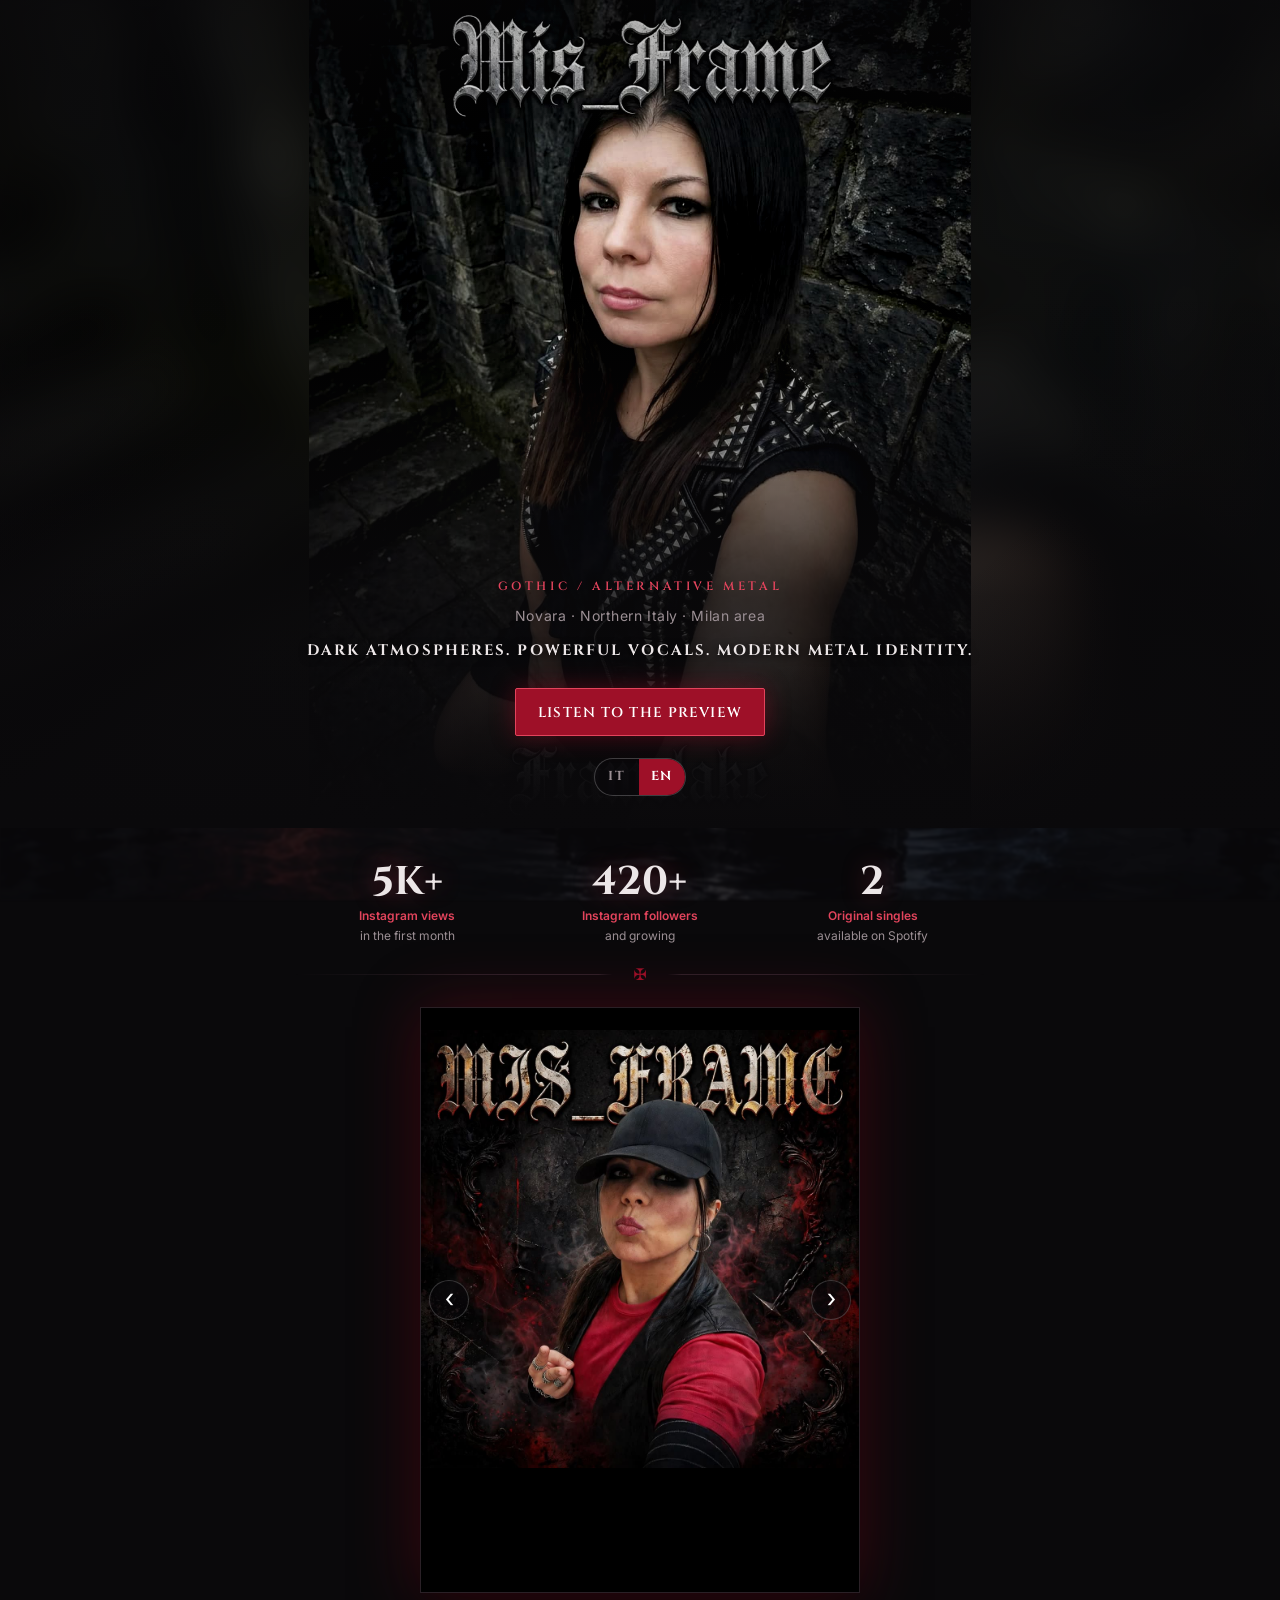
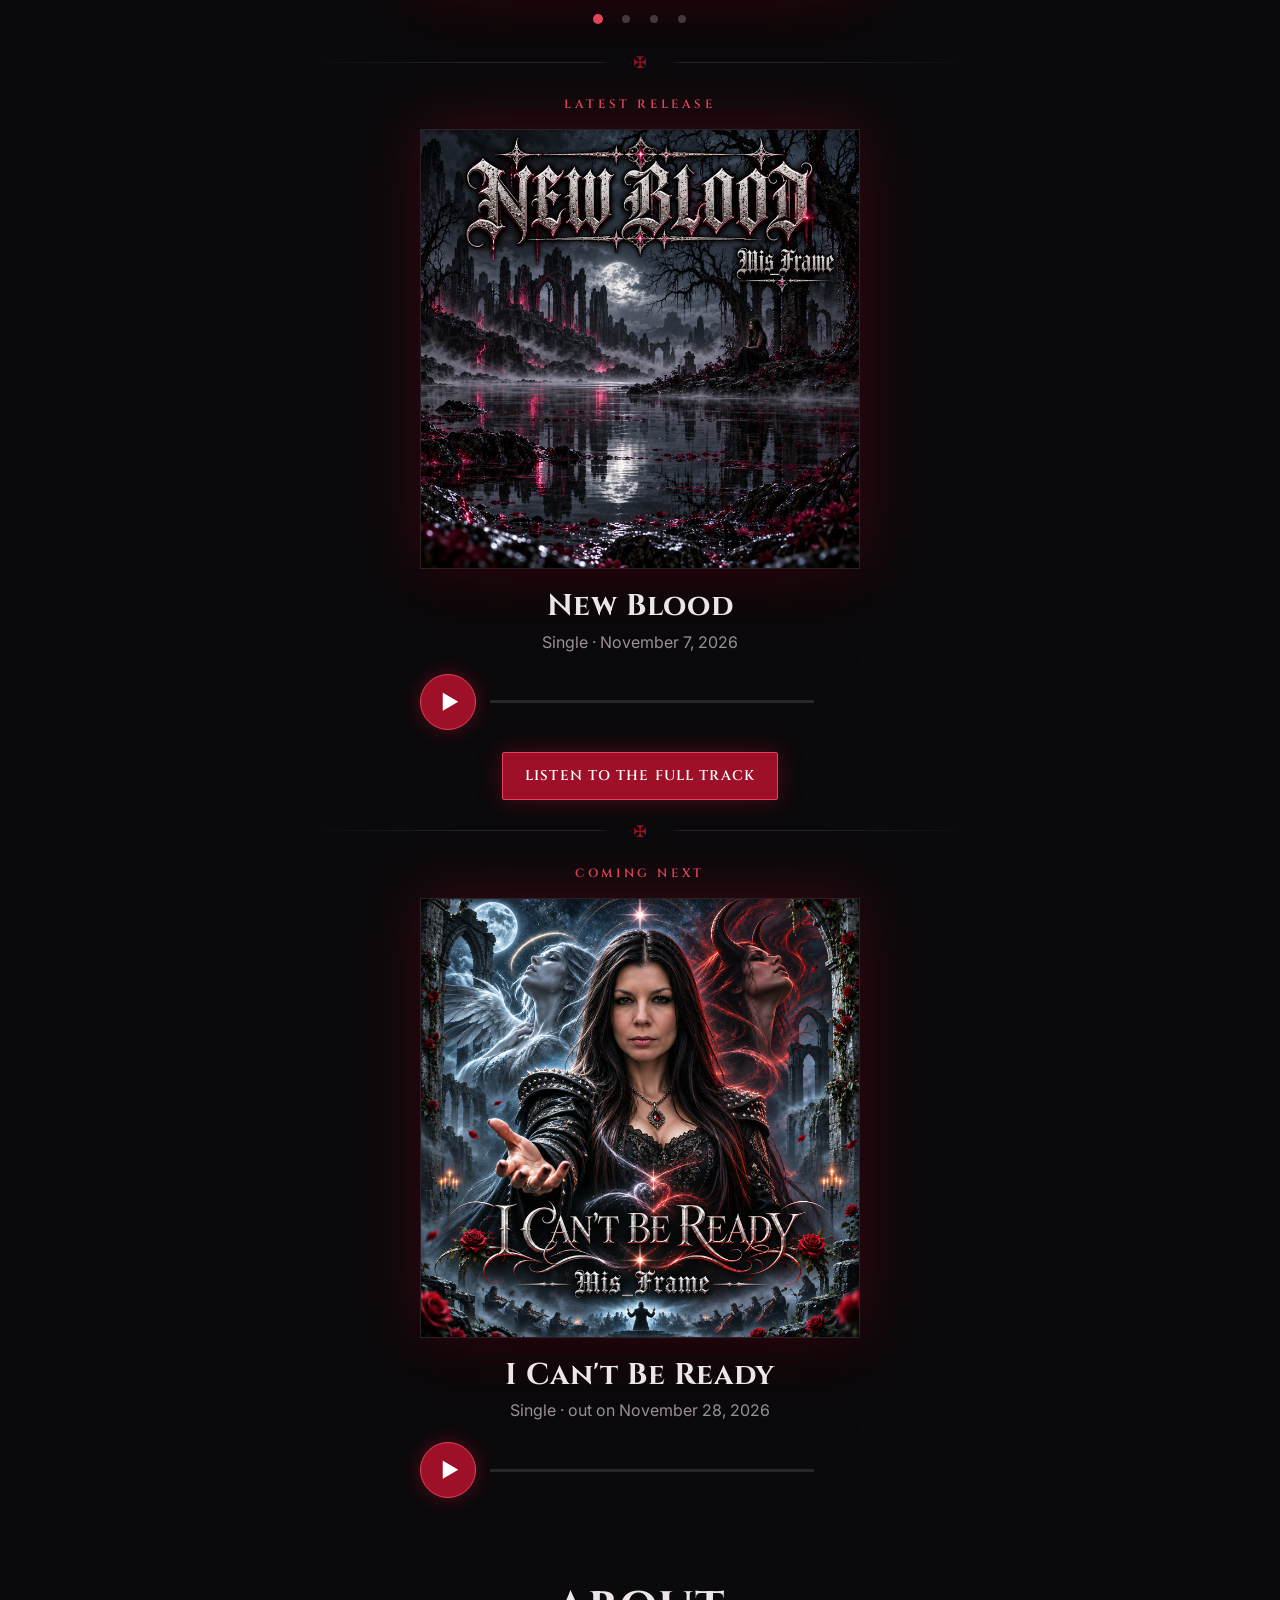
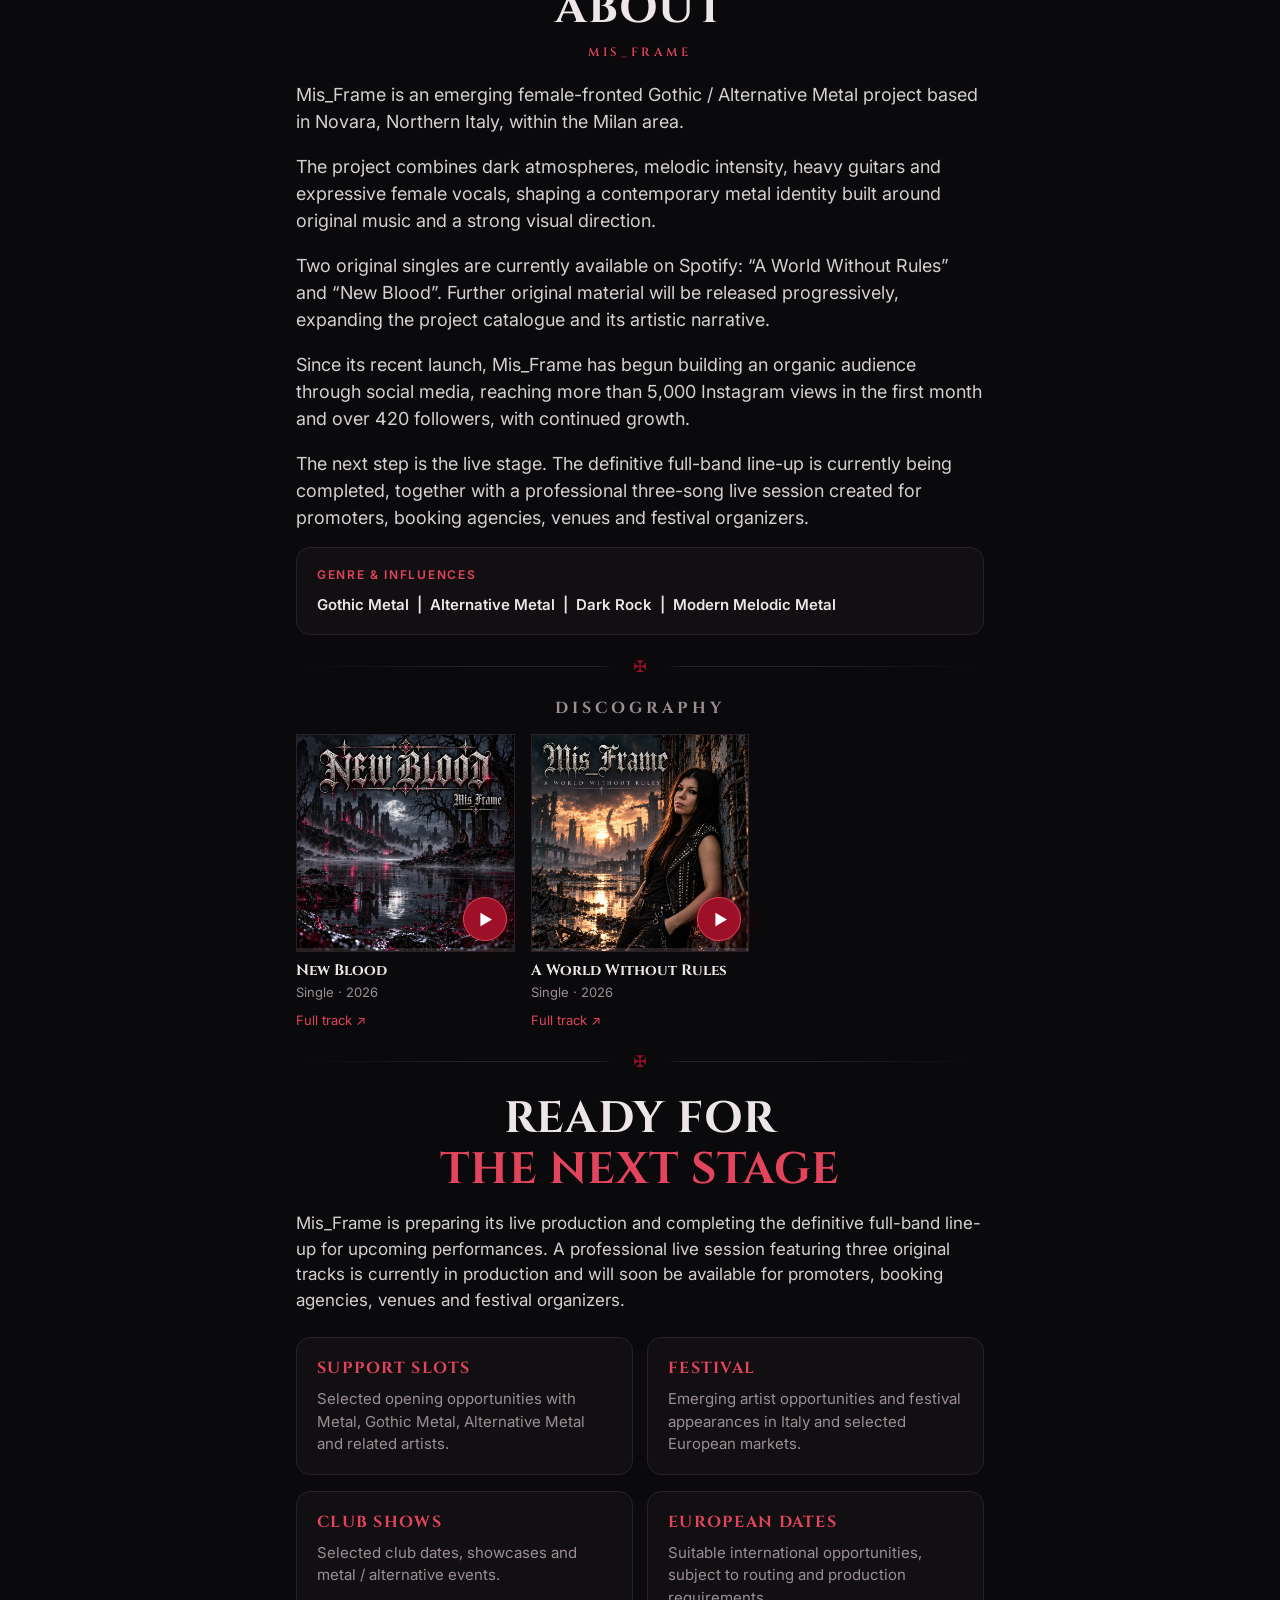
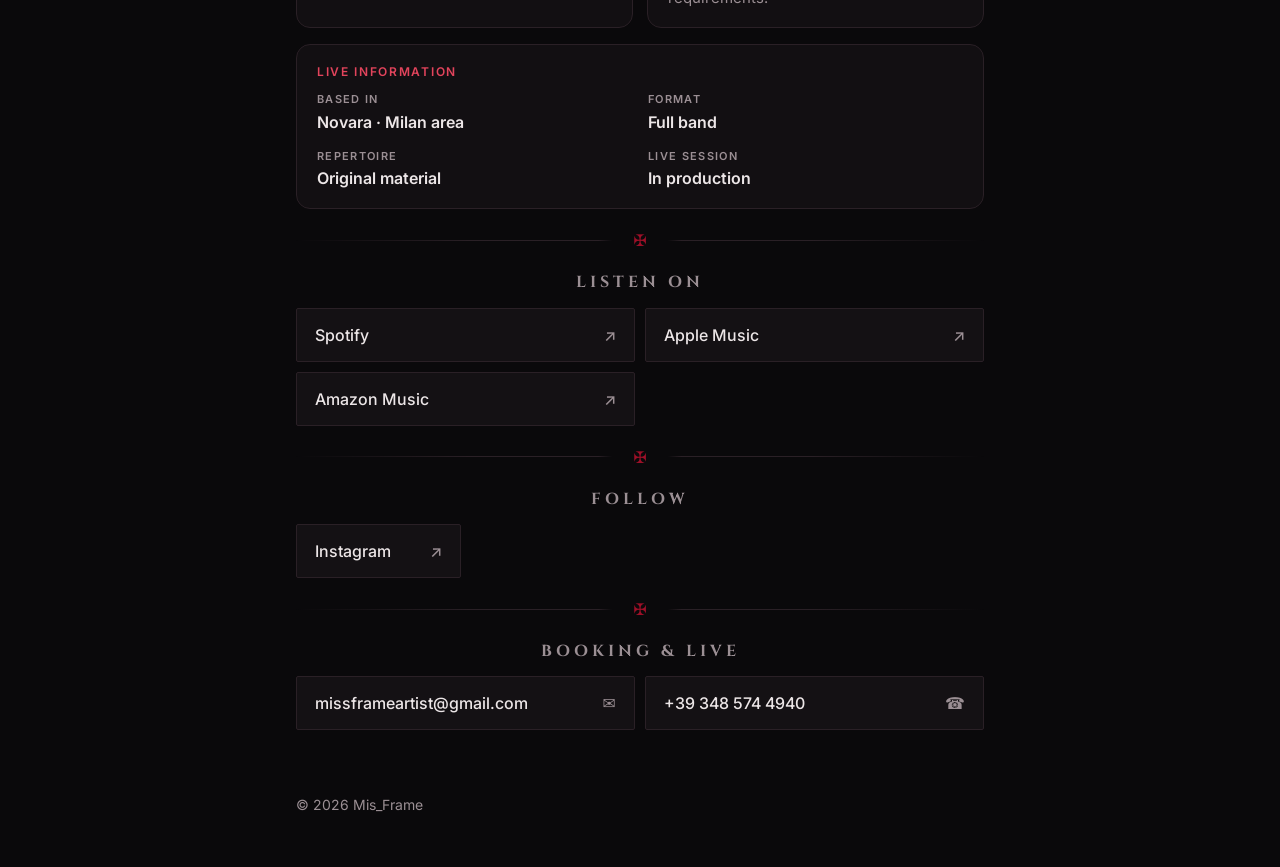
==== commit 3149f193: "Nuova copertina di A World Without Rules Co-Authored-By: Claude Opus 5.5 <noreply@anthropic.com>" ====
--- a/index.html
+++ b/index.html
@@ -104,7 +104,7 @@
 
   </main>
 
-  <script src="artist.js?v=10"></script>
+  <script src="artist.js?v=11"></script>
   <script>
     const a = window.ARTISTA || {};
     const $ = (id) => document.getElementById(id);
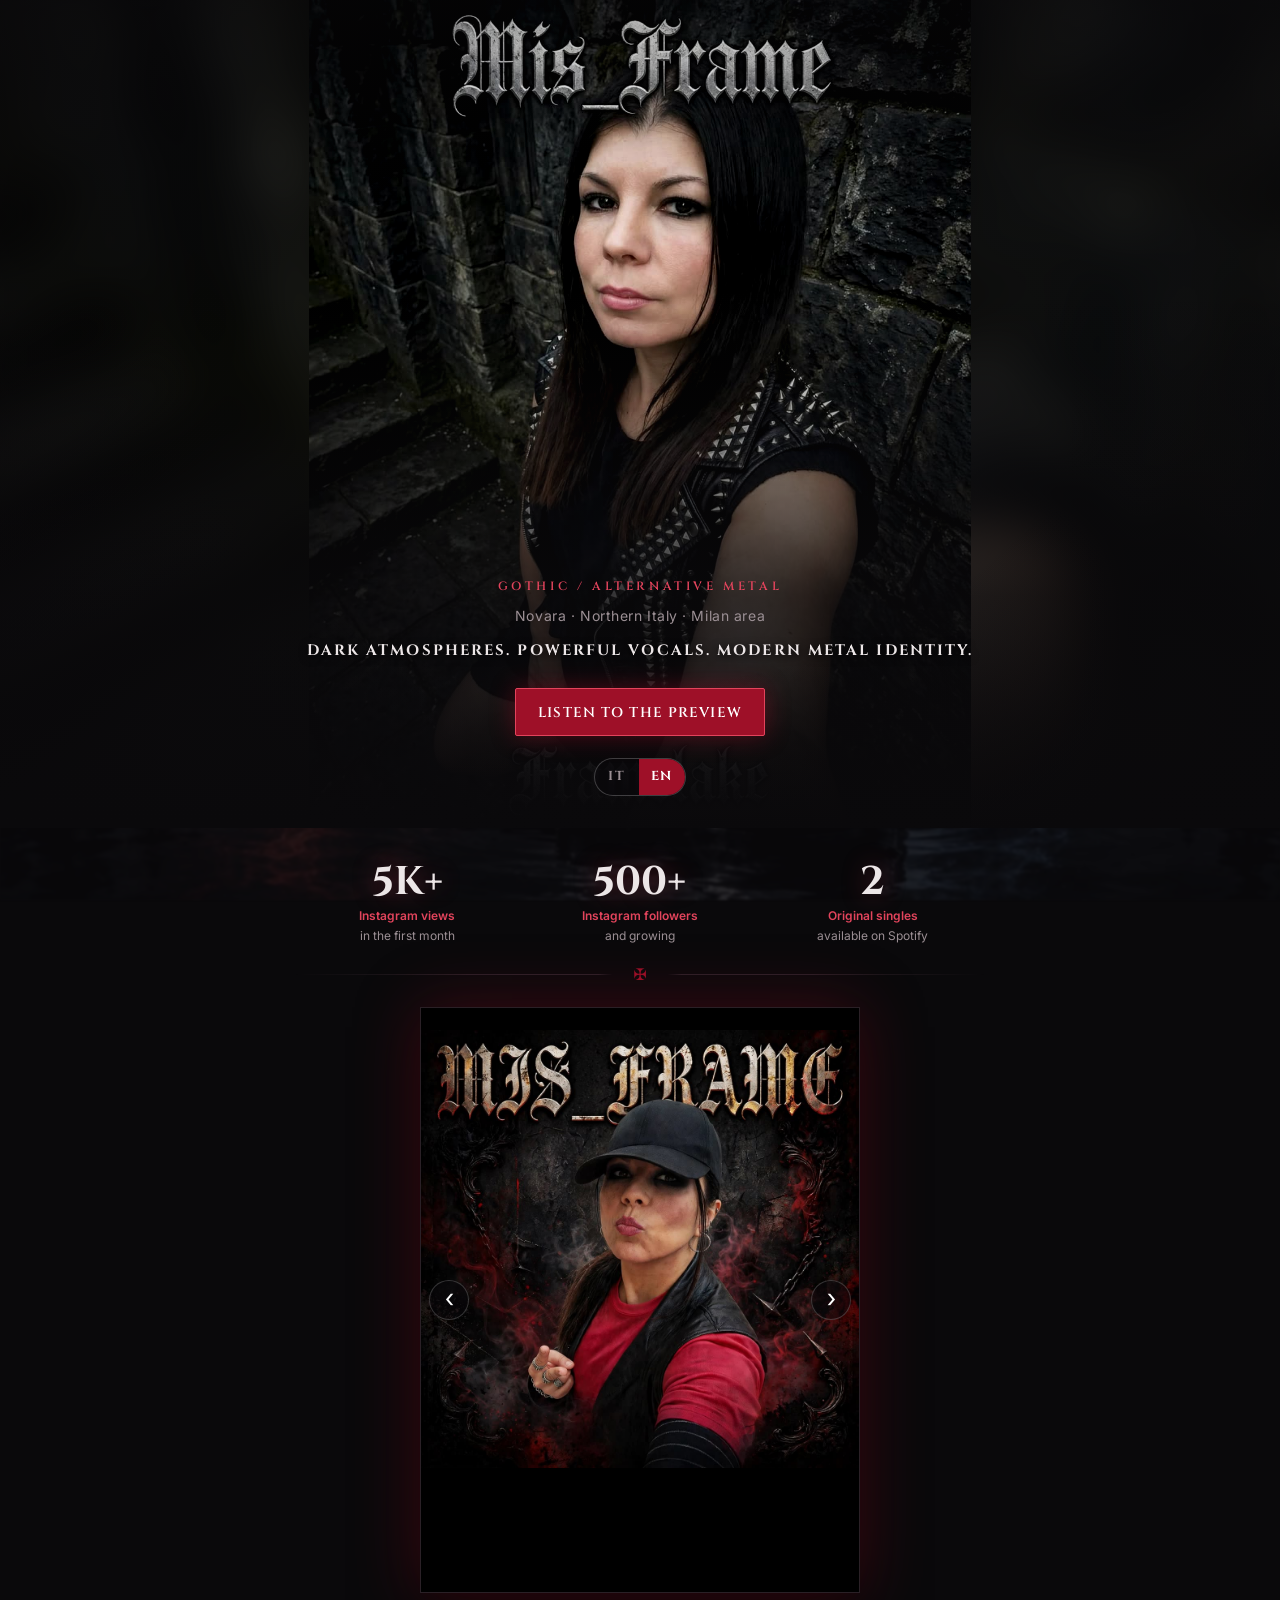
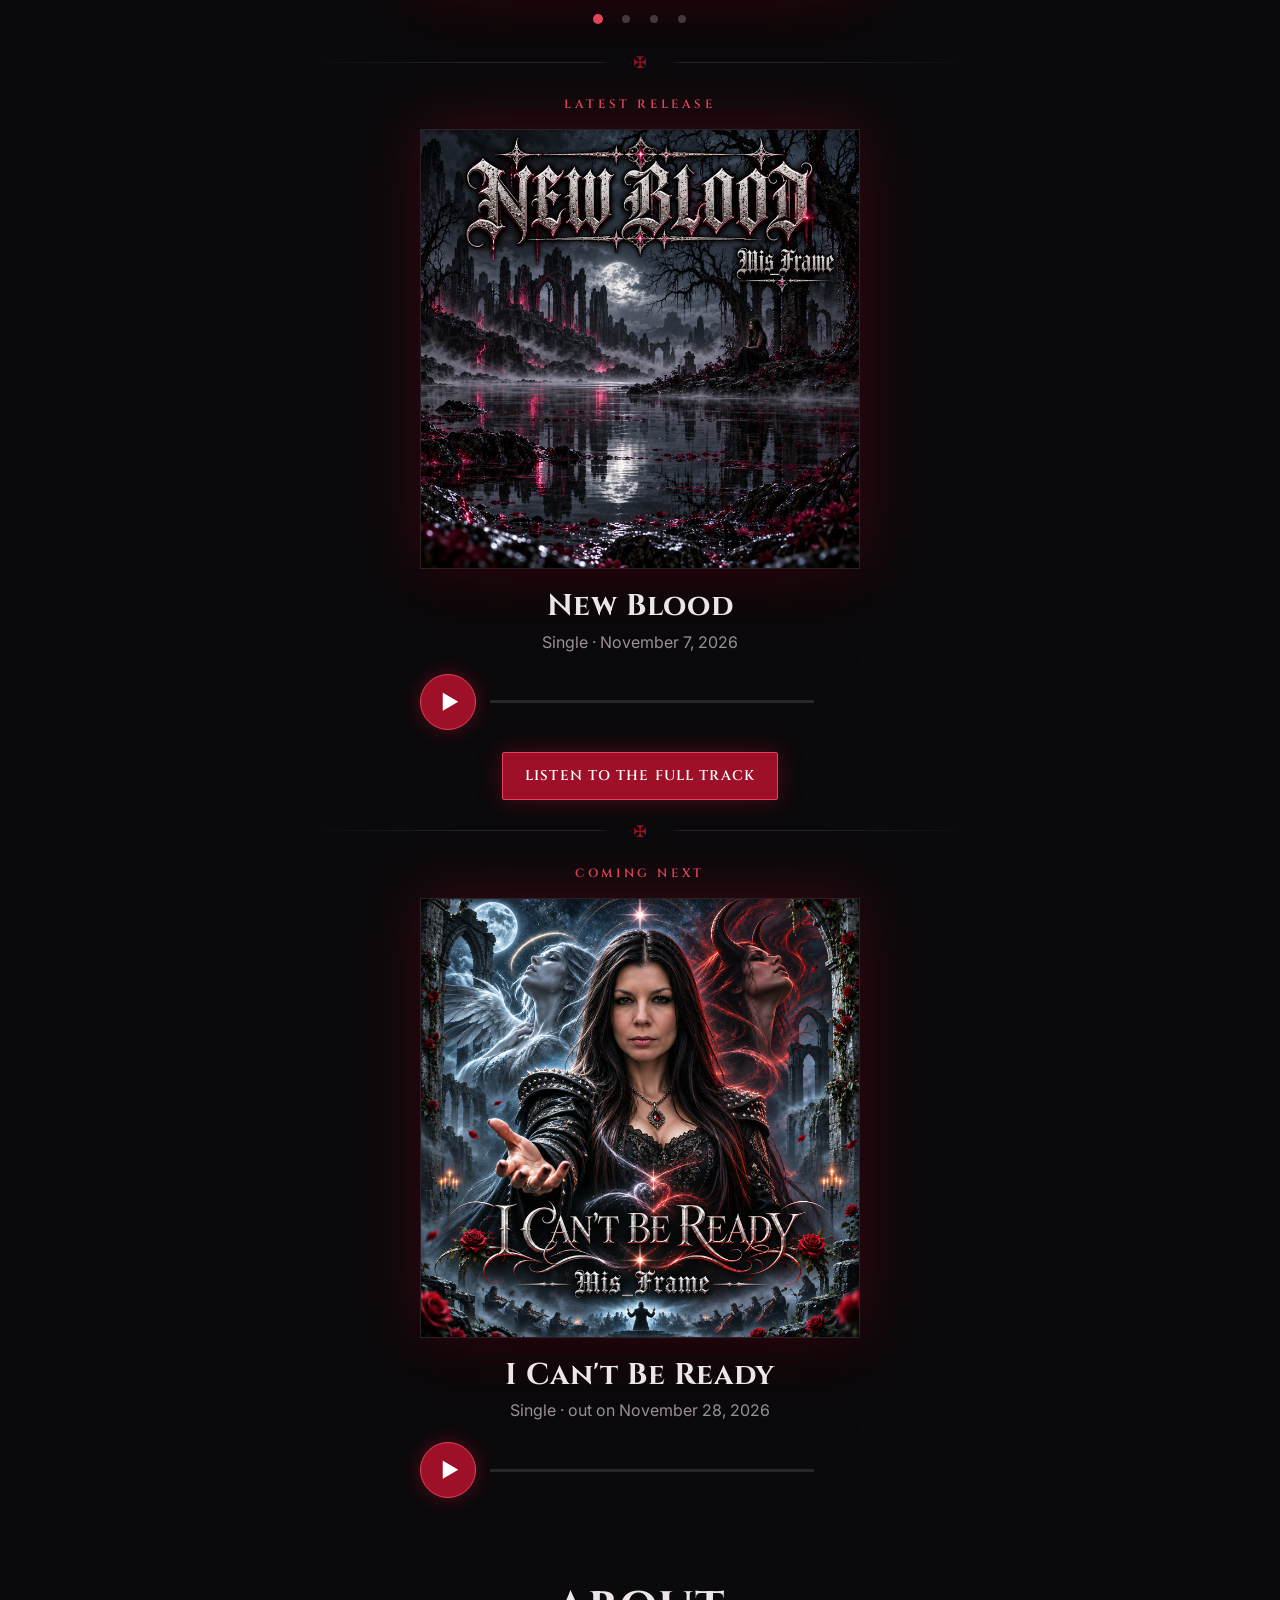
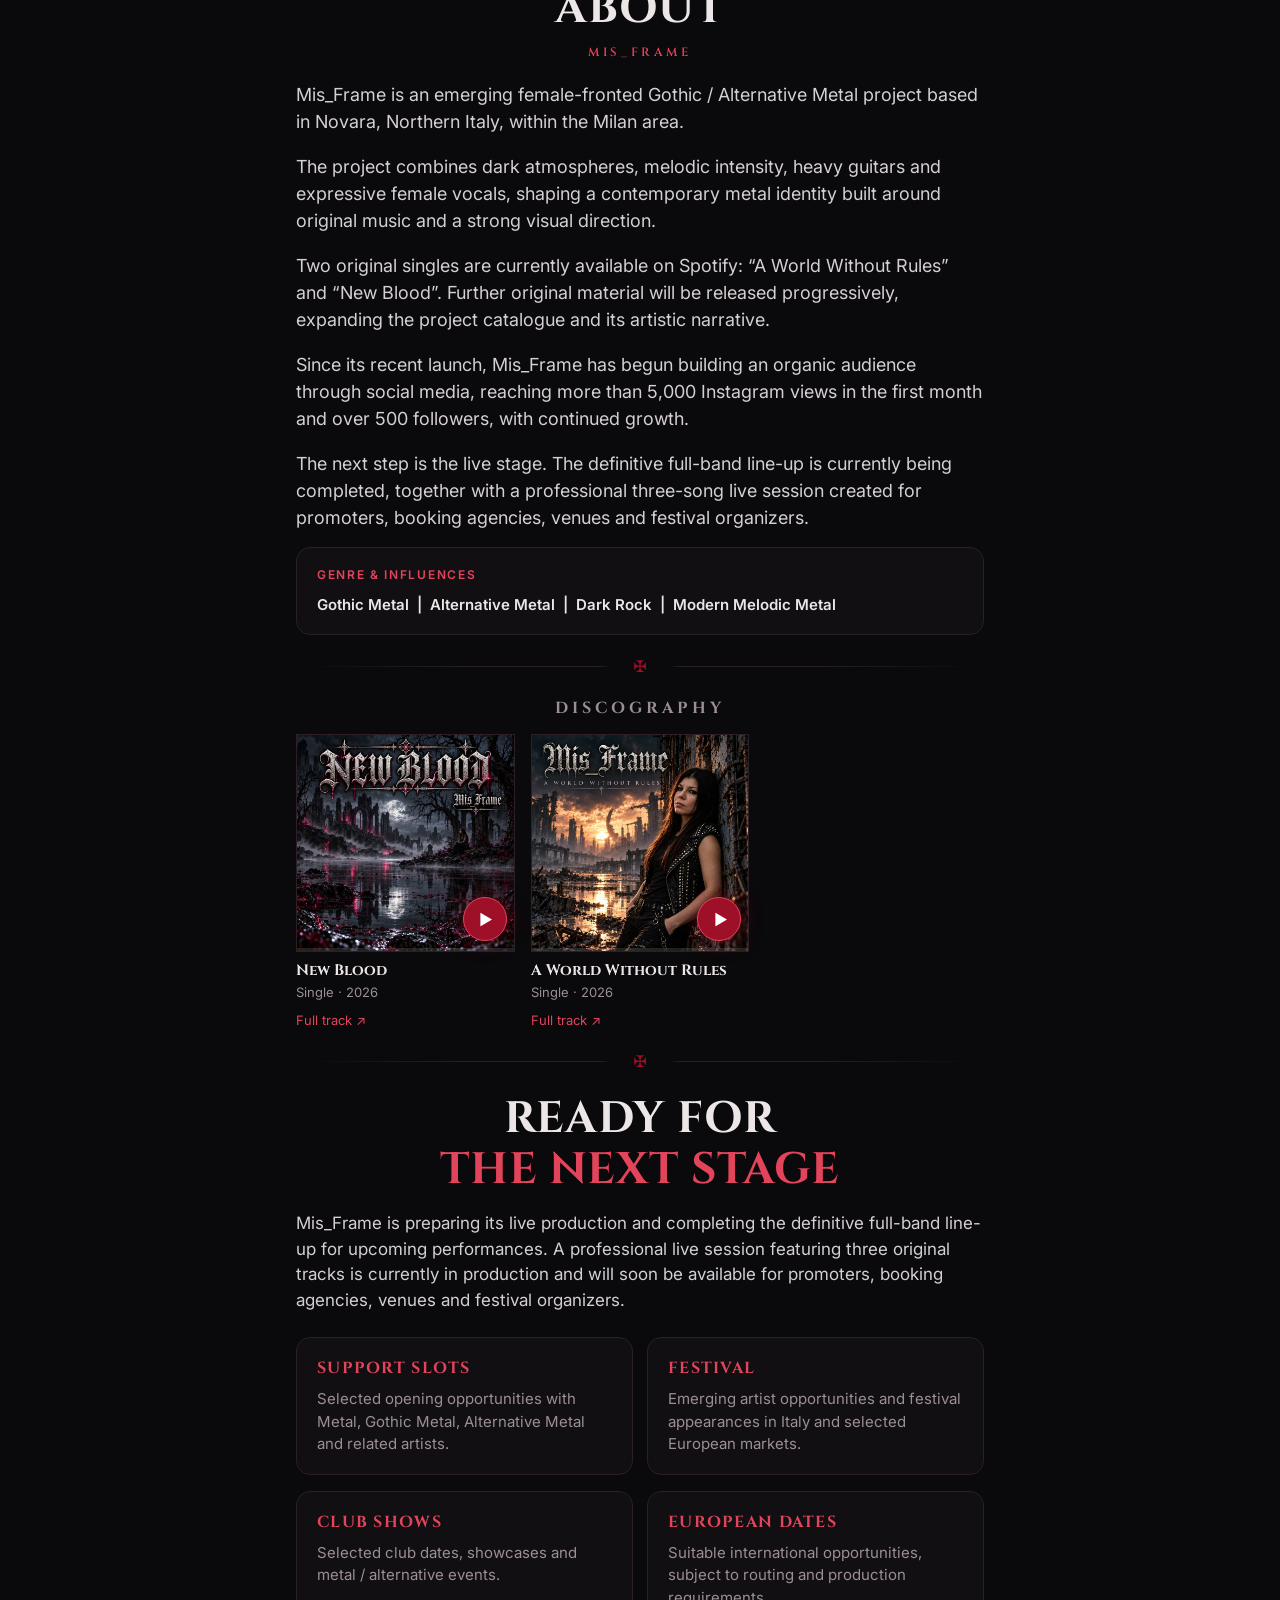
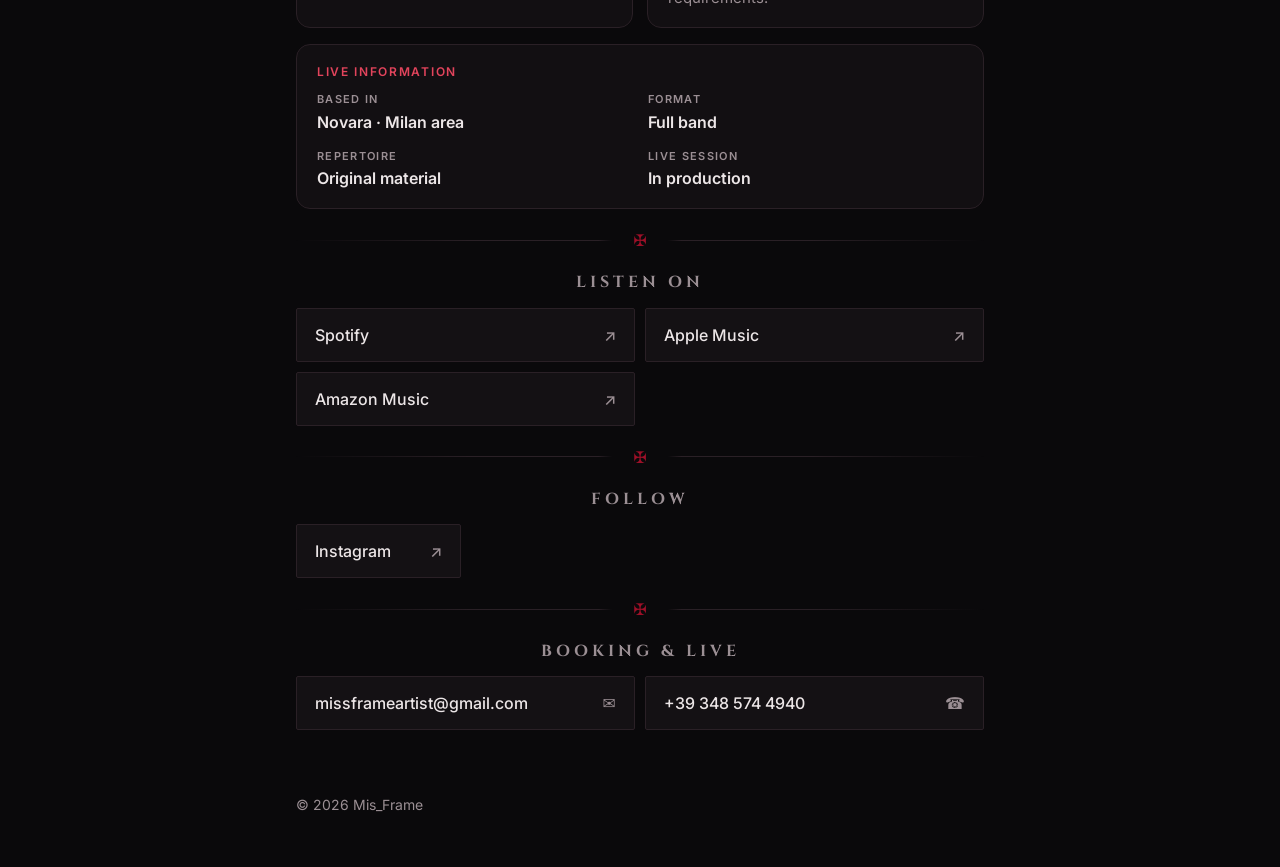
==== commit dc9ae769: "Follower Instagram: oltre 500 Co-Authored-By: Claude Opus 5.5 <noreply@anthropic.com>" ====
--- a/index.html
+++ b/index.html
@@ -104,7 +104,7 @@
 
   </main>
 
-  <script src="artist.js?v=11"></script>
+  <script src="artist.js?v=12"></script>
   <script>
     const a = window.ARTISTA || {};
     const $ = (id) => document.getElementById(id);
